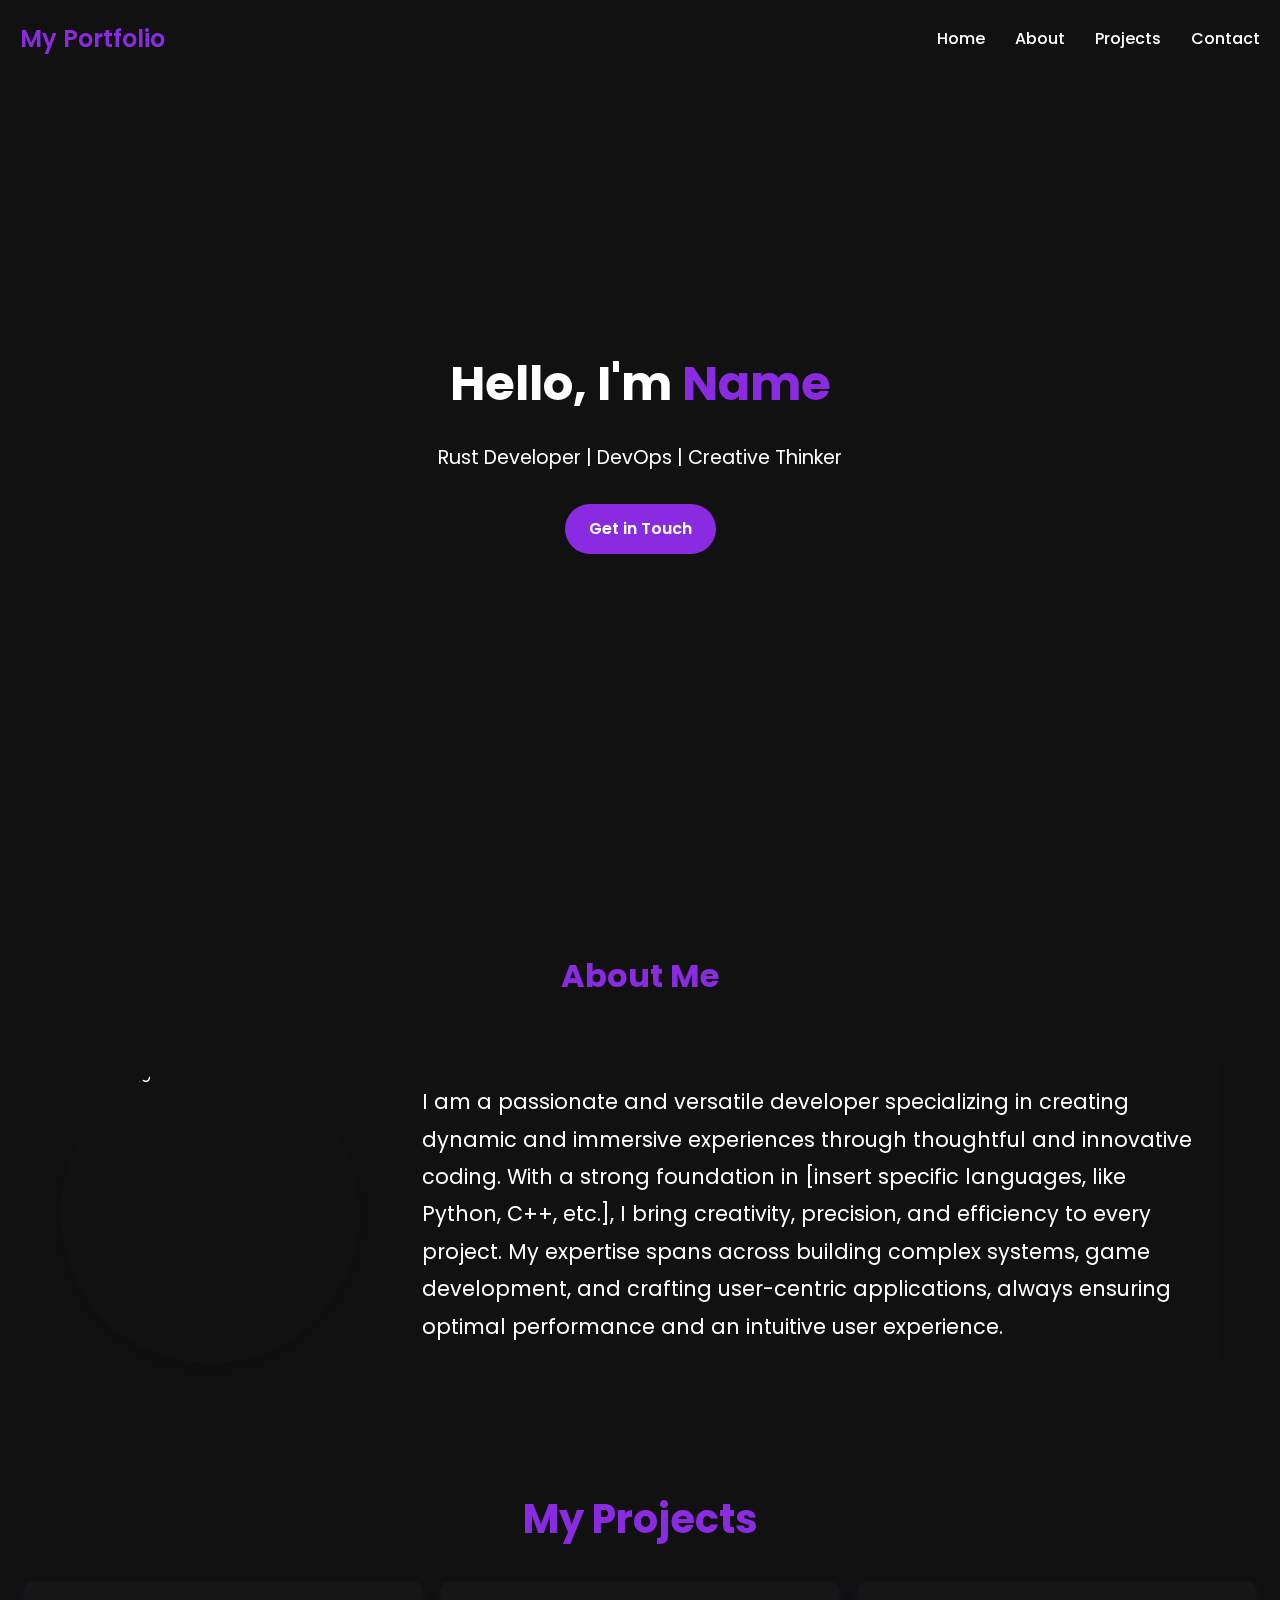
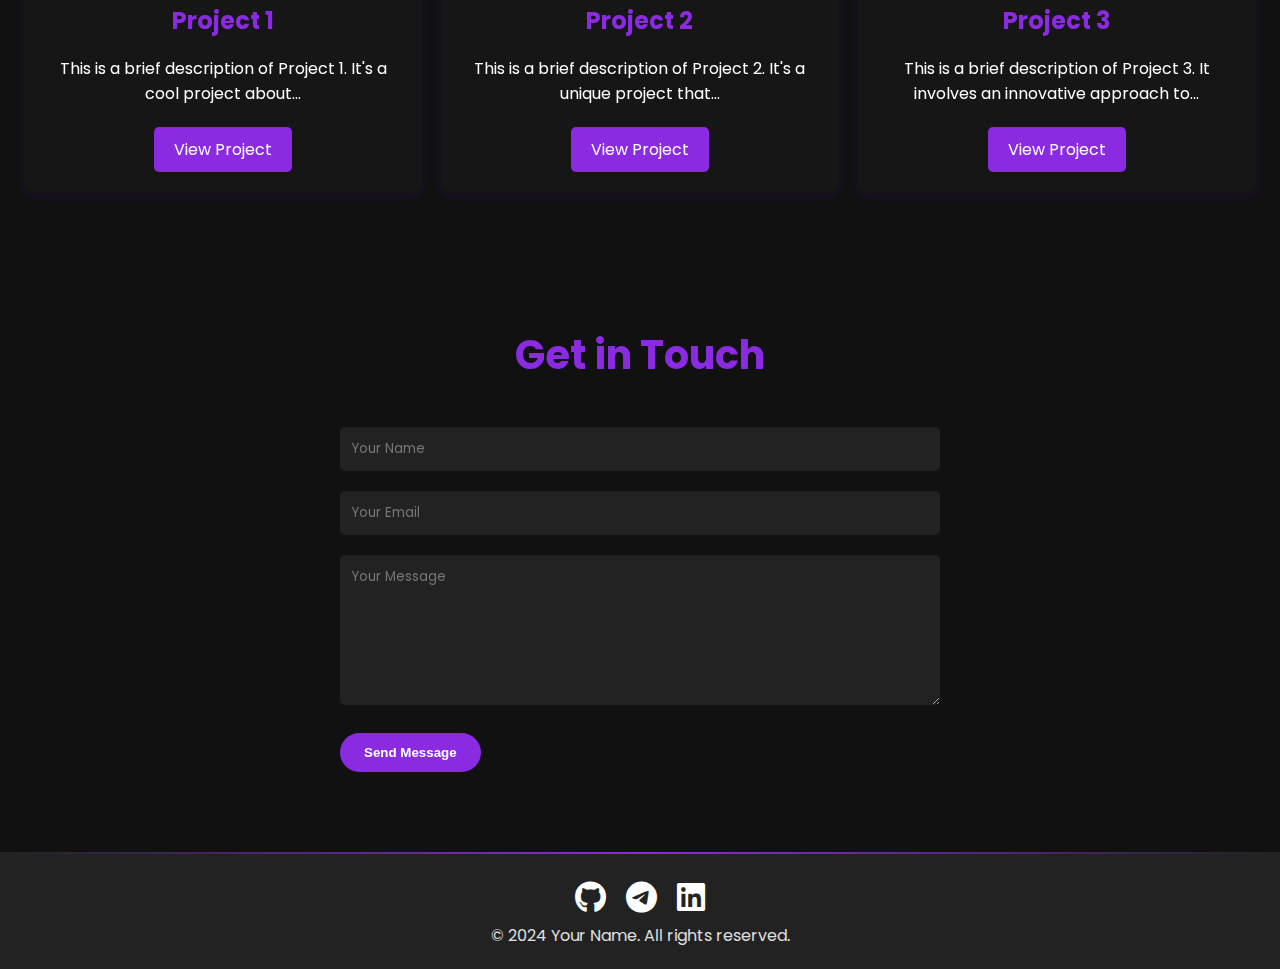
==== index.html @ ca006ab7 "Update and rename main.html to index.html" ====
<!DOCTYPE html>
<html lang="en">
<head>
    <meta charset="UTF-8">
    <meta name="viewport" content="width=device-width, initial-scale=1.0">
    <title>My Portfolio</title>
    <link rel="stylesheet" href="styles.css">
    <link rel="stylesheet" href="https://cdnjs.cloudflare.com/ajax/libs/font-awesome/6.4.0/css/all.min.css">
</head>
<body>
    <div id="particles-js"></div>
    <header>
        <nav>
            <div class="logo">My Portfolio</div>
            <ul class="nav-links">
                <li><a href="#home">Home</a></li>
                <li><a href="#about">About</a></li>
                <li><a href="#projects">Projects</a></li>
                <li><a href="#contact">Contact</a></li>
            </ul>
            <div class="burger">
                <div class="line1"></div>
                <div class="line2"></div>
                <div class="line3"></div>
            </div>
        </nav>
    </header>

    <main>
        <section id="home" class="hero">
            <h1>Hello, I'm <span class="highlight">Name</span></h1>
            <p>Rust Developer | DevOps | Creative Thinker</p>
            <a href="#contact" class="cta-button">Get in Touch</a>
        </section>

        <section id="about" class="about">
            <h2>About Me</h2>
            <div class="about-content">
                <img src="/api/placeholder/300/300" alt="My photo" class="profile-image">
                <p>
                    I am a passionate and versatile developer specializing in creating dynamic and immersive experiences through thoughtful and innovative coding.
                    With a strong foundation in [insert specific languages, like Python, C++, etc.],
                    I bring creativity, precision, and efficiency to every project.
                    My expertise spans across building complex systems, game development, and crafting user-centric applications, always ensuring optimal performance and an intuitive user experience.</p>
            </div>
        </section>

        <div class="projects-section">
    <h2>My Projects</h2>
    <div class="projects-container">
        <div class="project-card">
            <h3>Project 1</h3>
            <p>This is a brief description of Project 1. It's a cool project about...</p>
            <a href="#" class="project-btn">View Project</a>
        </div>
        <div class="project-card">
            <h3>Project 2</h3>
            <p>This is a brief description of Project 2. It's a unique project that...</p>
            <a href="#" class="project-btn">View Project</a>
        </div>
        <div class="project-card">
            <h3>Project 3</h3>
            <p>This is a brief description of Project 3. It involves an innovative approach to...</p>
            <a href="#" class="project-btn">View Project</a>
        </div>
        <!-- Add more project cards as needed -->
    </div>
</div>

        <section id="contact" class="contact">
            <h2>Get in Touch</h2>
            <form id="contact-form">
                <input type="text" name="name" placeholder="Your Name" required>
                <input type="email" name="email" placeholder="Your Email" required>
                <textarea name="message" placeholder="Your Message" required></textarea>
                <button type="submit" class="submit-button">Send Message</button>
            </form>
        </section>
    </main>

    <footer>
    <div class="social-icons">
        <a href="https://github.com/Abendgast" target="_blank"><i class="fab fa-github"></i></a>
        <a href="https://web.telegram.org/k/#@Abendgast" target="_blank"><i class="fab fa-telegram"></i></a>
        <a href="https://www.linkedin.com/in/ваш-профиль/" target="_blank"><i class="fab fa-linkedin"></i></a> <!-- Добавьте ваш LinkedIn профиль -->
    </div>
        <p>&copy; 2024 Your Name. All rights reserved.</p>
    </footer>

    <script src="https://cdnjs.cloudflare.com/ajax/libs/particles.js/2.0.0/particles.min.js"></script>
    <script src="script.js"></script>
</body>
</html>
---- styles.css ----
@import url('https://fonts.googleapis.com/css2?family=Poppins:wght@300;400;600&display=swap');

:root {
    --primary-color: #8a2be2;
    --secondary-color: #4b0082;
    --background-color: #111111;
    --text-color: #ffffff;
    --card-background: #222222;
    --accent-color: #e0e0e0;
}

* {
    margin: 0;
    padding: 0;
    box-sizing: border-box;
}

body {
    font-family: 'Poppins', sans-serif;
    line-height: 1.6;
    color: var(--text-color);
    background-color: var(--background-color);
}

#particles-js {
    position: fixed;
    width: 100%;
    height: 100%;
    z-index: -1;
}

.container {
    max-width: 1200px;
    margin: 0 auto;
    padding: 0 20px;
}

header {
    background-color: rgba(17, 17, 17, 0.8);
    backdrop-filter: blur(10px);
    position: fixed;
    width: 100%;
    z-index: 1000;
}

nav {
    display: flex;
    justify-content: space-between;
    align-items: center;
    padding: 20px;
}

.logo {
    font-size: 1.5rem;
    font-weight: 600;
    color: var(--primary-color);
}

.nav-links {
    display: flex;
    list-style: none;
}

.nav-links li {
    margin-left: 30px;
}

.nav-links a {
    text-decoration: none;
    color: var(--text-color);
    font-weight: 500;
    transition: color 0.3s ease;
}

.nav-links a:hover {
    color: var(--primary-color);
}

.burger {
    display: none;
    cursor: pointer;
}

.burger div {
    width: 25px;
    height: 3px;
    background-color: var(--text-color);
    margin: 5px;
    transition: all 0.3s ease;
}

.hero {
    height: 100vh;
    display: flex;
    flex-direction: column;
    justify-content: center;
    align-items: center;
    text-align: center;
    padding: 0 20px;
    position: relative;
    overflow: hidden;
}



@keyframes rotate {
    0% {
        transform: rotate(0deg);
    }
    100% {
        transform: rotate(360deg);
    }
}

.hero h1 {
    font-size: 3rem;
    margin-bottom: 20px;
    position: relative;
    z-index: 1;
}

.highlight {
    color: var(--primary-color);
}

.hero p {
    font-size: 1.2rem;
    margin-bottom: 30px;
    position: relative;
    z-index: 1;
}

.cta-button {
    display: inline-block;
    background-color: var(--primary-color);
    color: var(--text-color);
    border: none;
    padding: 12px 24px;
    border-radius: 30px;
    text-decoration: none;
    cursor: pointer;
    font-weight: 600;
    transition: all 0.3s ease;
    position: relative;
    overflow: hidden;
}

.cta-button::before {
    content: '';
    position: absolute;
    top: 0;
    left: -100%;
    width: 100%;
    height: 100%;
    background: linear-gradient(120deg, transparent, rgba(255, 255, 255, 0.3), transparent);
    transition: all 0.5s;
}

.cta-button:hover::before {
    left: 100%;
}

section {
    padding: 80px 0;
    position: relative;
}



h2 {
    font-size: 2.5rem;
    margin-bottom: 40px;
    text-align: center;
    color: var(--primary-color);
    position: relative;
}

.about {
    padding: 50px 20px;
    background-color: var(--background-color);
}

.about h2 {
    text-align: center;
    margin-bottom: 40px;
    font-size: 2rem;
}

.about-content {
    display: flex;
    align-items: center;
    justify-content: space-between;
    max-width: 1200px;
    margin: 0 auto;
    padding: 20px;
}

.profile-image {
    width: 300px;
    height: 300px;
    border-radius: 50%;
    object-fit: cover;
    margin-right: 40px;
    box-shadow: 0 4px 15px rgba(0, 0, 0, 0.2);
}

.about-content p {
    flex: 1;
    font-size: 1.3rem;
    line-height: 1.8;
    color: var(--text-color);
    margin: 0;
    padding: 20px;
    border: 2px solid transparent;
    transition: all 0.4s ease;
    box-shadow: 0 0 15px rgba(0, 0, 0, 0.1);
}

.about-content p:hover {
    border-color: var(--primary-color);
    box-shadow: 0 0 20px rgba(138, 43, 226, 0.6);
    transform: scale(1.05);
}

@media screen and (max-width: 768px) {
    .about-content {
        flex-direction: column;
        text-align: center;
    }

    .profile-image {
        margin-right: 0;
        margin-bottom: 20px;
    }

    .about-content p {
        margin-bottom: 20px;
    }
}

.projects-section {
    padding: 50px 0;
    text-align: center;
}

.projects-section h2 {
    font-size: 2.5rem;
    margin-bottom: 30px;
    color: var(--primary-color);
}

.projects-container {
    display: grid;
    grid-template-columns: repeat(auto-fit, minmax(300px, 1fr));
    gap: 10px;
    justify-items: center;
    padding: 0 20px;
}

.project-card {
    background-color: #171616;
    border: 1px solid rgba(0, 0, 0, 0.1);
    border-radius: 10px;
    box-shadow: 0 4px 10px rgba(122, 0, 255, 0.1);
    padding: 20px;
    max-width: 400px;
    transition: transform 0.3s ease, box-shadow 0.3s ease;
}

.project-card:hover {
    transform: translateY(-10px);
    box-shadow: 0 6px 20px rgba(27, 2, 47, 0.2);
}

.project-card h3 {
    font-size: 1.5rem;
    margin-bottom: 15px;
    color: var(--primary-color);
}

.project-card p {
    font-size: 1rem;
    line-height: 1.6;
    color: var(--text-color);
    margin-bottom: 20px;
}

.project-btn {
    display: inline-block;
    padding: 10px 20px;
    background-color: var(--primary-color);
    color: #fff;
    border-radius: 5px;
    text-decoration: none;
    transition: background-color 0.3s ease;
}

.project-btn:hover {
    background-color: var(--secondary-color);
}

.contact form {
    max-width: 600px;
    margin: 0 auto;
}

.contact input,
.contact textarea {
    width: 100%;
    padding: 12px;
    margin-bottom: 20px;
    border: none;
    border-radius: 5px;
    background-color: var(--card-background);
    color: var(--text-color);
    font-family: 'Poppins', sans-serif;
}

.contact textarea {
    height: 150px;
    resize: vertical;
}

.submit-button {
    background-color: var(--primary-color);
    color: var(--text-color);
    border: none;
    padding: 12px 24px;
    border-radius: 30px;
    cursor: pointer;
    font-weight: 600;
    transition: all 0.3s ease;
    position: relative;
    overflow: hidden;
}

.submit-button::before {
    content: '';
    position: absolute;
    top: 0;
    left: -100%;
    width: 100%;
    height: 100%;
    background: linear-gradient(120deg, transparent, rgba(255, 255, 255, 0.3), transparent);
    transition: all 0.5s;
}

.submit-button:hover::before {
    left: 100%;
}

footer {
    background-color: var(--card-background);
    color: var(--accent-color);
    text-align: center;
    padding: 20px;
    position: relative;
}

footer::before {
    content: '';
    position: absolute;
    top: 0;
    left: 0;
    right: 0;
    height: 2px;
    background: linear-gradient(to right, transparent, var(--primary-color), transparent);
}
.social-icons {
    display: flex;
    justify-content: center;
    gap: 20px;
}

.social-icons a {
    color: var(--text-color);
    font-size: 2rem;
    transition: transform 0.3s ease, color 0.3s ease;
}

.social-icons a:hover {
    color: var(--link-hover-color);
    transform: scale(1.2);
}

@media screen and (max-width: 768px) {
    .nav-links {
        position: fixed;
        right: 0px;
        height: 100vh;
        top: 0;
        background-color: rgba(17, 17, 17, 0.95);
        backdrop-filter: blur(10px);
        display: flex;
        flex-direction: column;
        align-items: center;
        width: 50%;
        transform: translateX(100%);
        transition: transform 0.5s ease-in;
        justify-content: center;
    }

    .nav-links li {
        opacity: 0;
        margin: 20px 0;
    }

    .burger {
        display: block;
    }

    .nav-active {
        transform: translateX(0%);
    }

    @keyframes navLinkFade {
        from {
            opacity: 0;
            transform: translateX(50px);
        }
        to {
            opacity: 1;
            transform: translateX(0px);
        }
    }

    .toggle .line1 {
        transform: rotate(-45deg) translate(-5px, 6px);
    }

    .toggle .line2 {
        opacity: 0;
    }

    .toggle .line3 {
        transform: rotate(45deg) translate(-5px, -6px);
    }
}

.fade-in {
    opacity: 0;
    transition: opacity 250ms ease-in;
}

.fade-in.appear {
    opacity: 1;
}

.from-left {
    transform: translateX(-50%);
}

.from-right {
    transform: translateX(50%);
}

.from-left,
.from-right {
    transition: opacity 250ms ease-in, transform 400ms ease-in;
    opacity: 0;
}

.from-left.appear,
.from-right.appear {
    transform: translateX(0);
    opacity: 1;
}
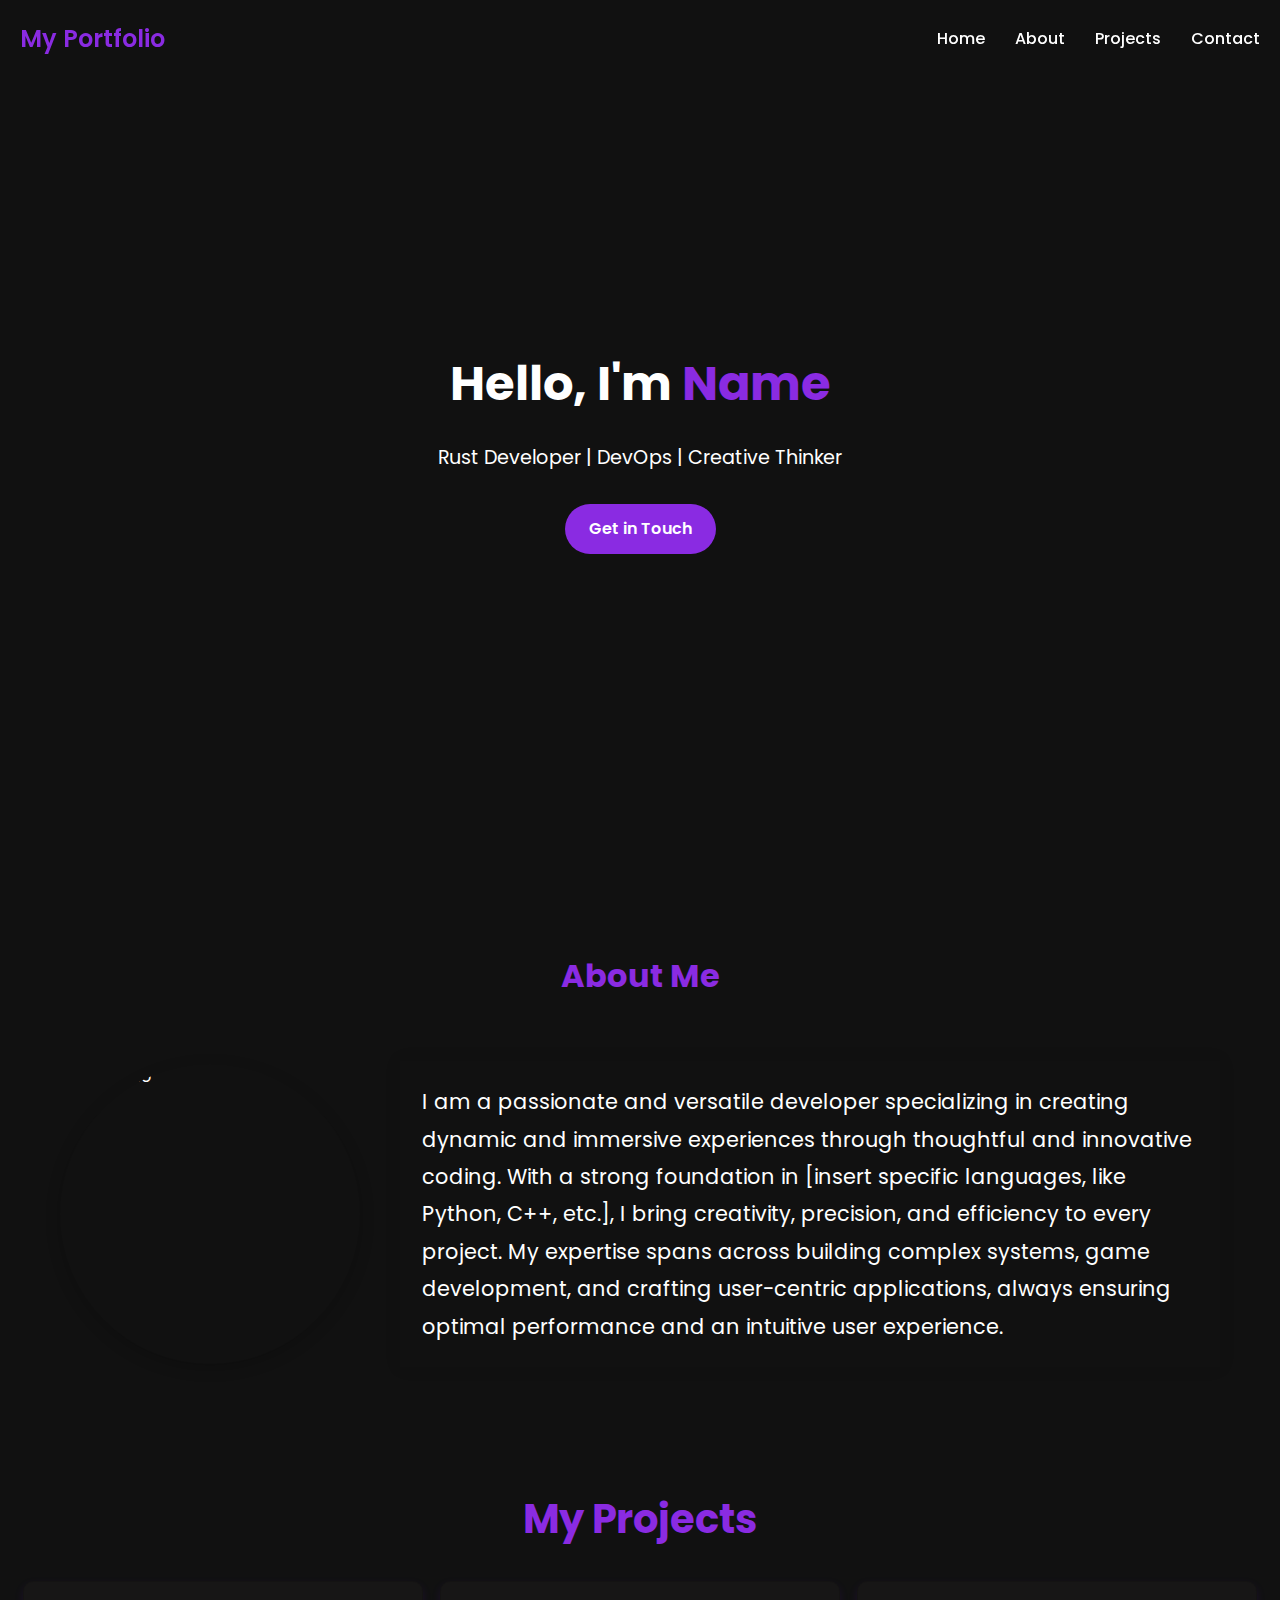
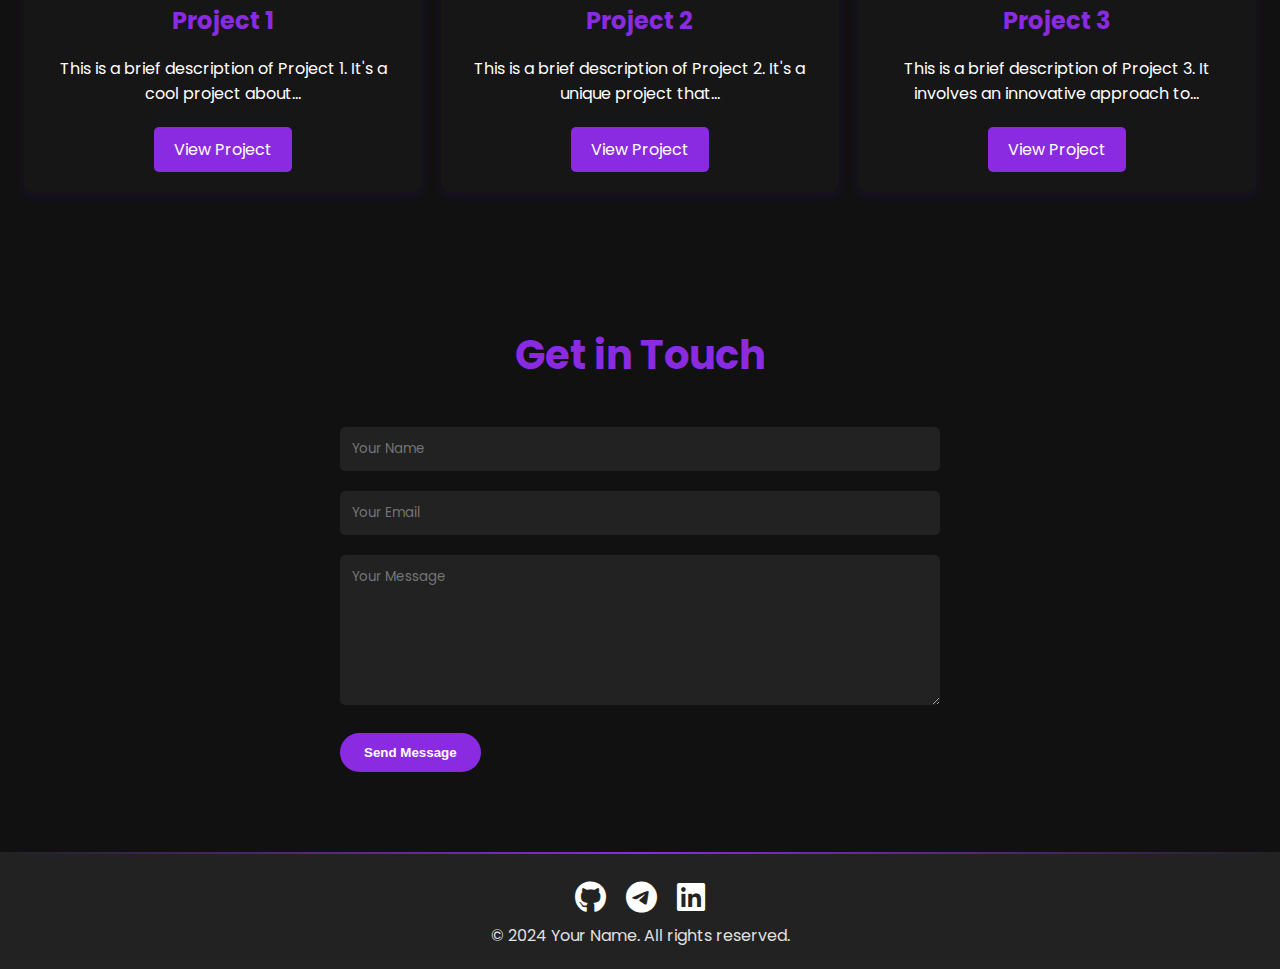
==== commit 0fc43014: "Update index.html" ====
--- a/index.html
+++ b/index.html
@@ -8,7 +8,7 @@
     <link rel="stylesheet" href="https://cdnjs.cloudflare.com/ajax/libs/font-awesome/6.4.0/css/all.min.css">
 </head>
 <body>
-    <div id="particles-js"></div>
+    <div id="modern-morph"></div>
     <header>
         <nav>
             <div class="logo">My Portfolio</div>
@@ -82,7 +82,7 @@
     <div class="social-icons">
         <a href="https://github.com/Abendgast" target="_blank"><i class="fab fa-github"></i></a>
         <a href="https://web.telegram.org/k/#@Abendgast" target="_blank"><i class="fab fa-telegram"></i></a>
-        <a href="https://www.linkedin.com/in/ваш-профиль/" target="_blank"><i class="fab fa-linkedin"></i></a> <!-- Добавьте ваш LinkedIn профиль -->
+        <a href="https://www.linkedin.com/in/ваш-профиль/" target="_blank"><i class="fab fa-linkedin"></i></a>
     </div>
         <p>&copy; 2024 Your Name. All rights reserved.</p>
     </footer>
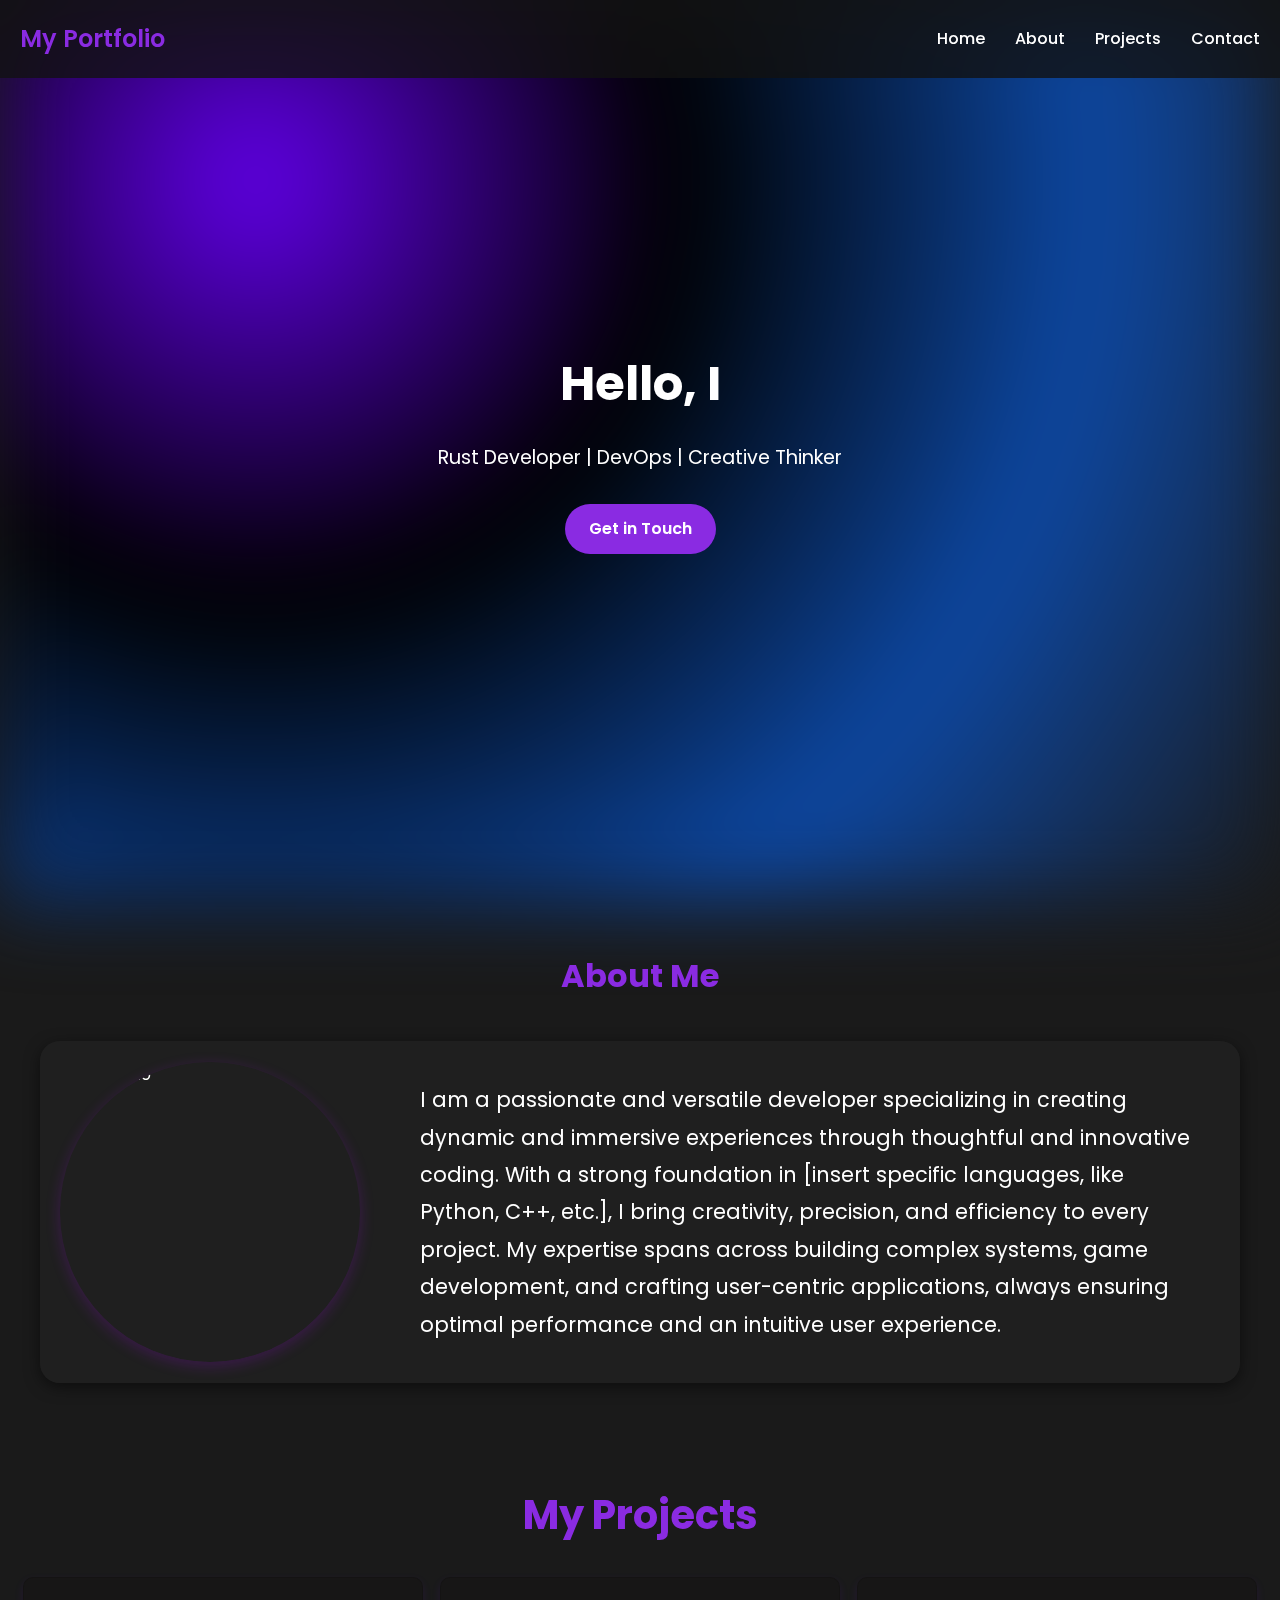
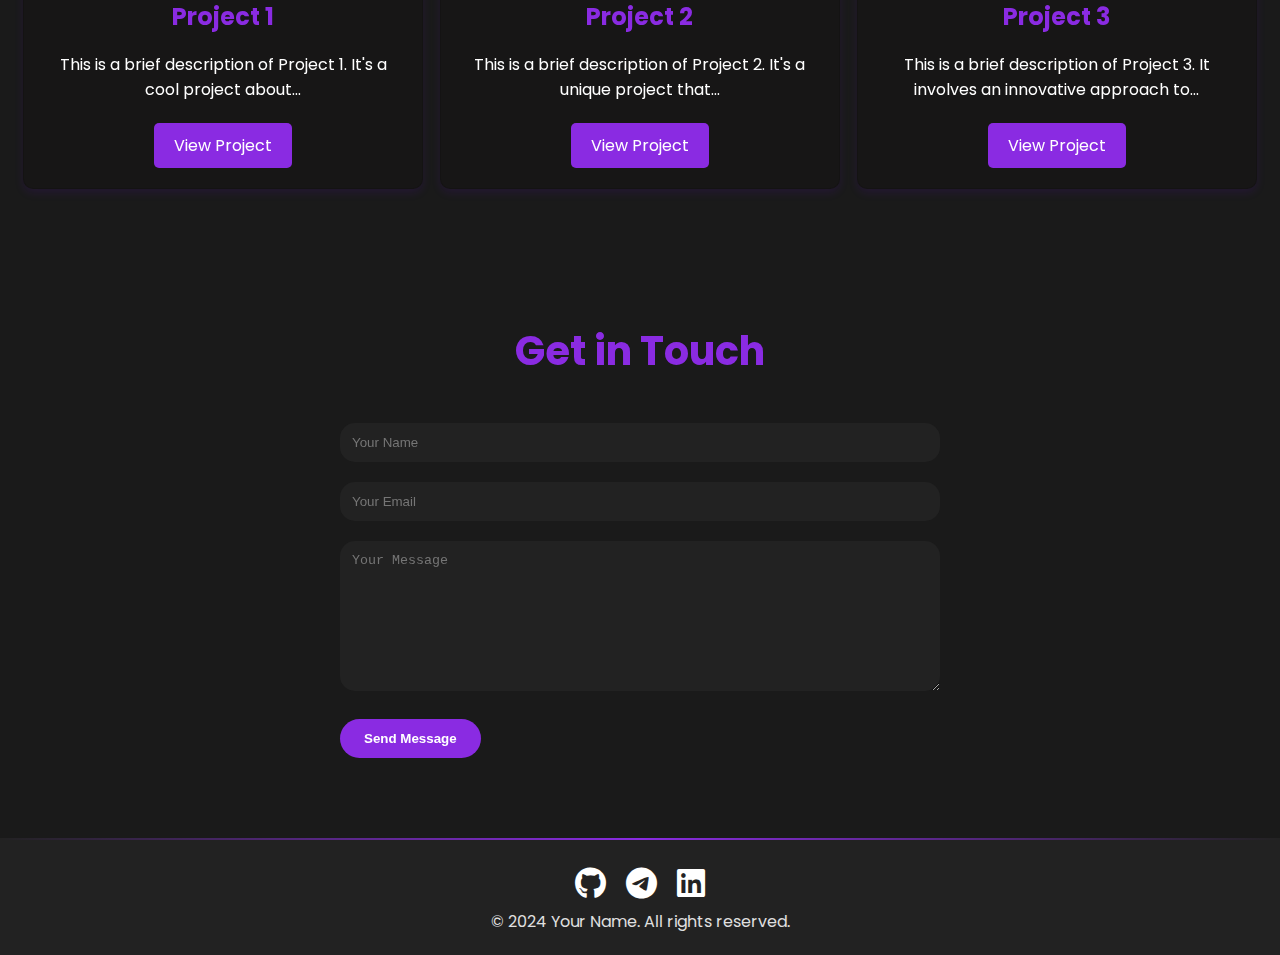
==== commit e80072f5: "Update index.html" ====
--- a/index.html
+++ b/index.html
@@ -1,6 +1,7 @@
 <!DOCTYPE html>
 <html lang="en">
 <head>
+    
     <meta charset="UTF-8">
     <meta name="viewport" content="width=device-width, initial-scale=1.0">
     <title>My Portfolio</title>
@@ -67,6 +68,8 @@
     </div>
 </div>
 
+
+        
         <section id="contact" class="contact">
             <h2>Get in Touch</h2>
             <form id="contact-form">
--- a/styles.css
+++ b/styles.css
@@ -1,3 +1,7 @@
+
+
+
+
 @import url('https://fonts.googleapis.com/css2?family=Poppins:wght@300;400;600&display=swap');
 
 :root {
@@ -9,6 +13,11 @@
     --accent-color: #e0e0e0;
 }
 
+
+
+
+
+
 * {
     margin: 0;
     padding: 0;
@@ -19,8 +28,40 @@
     font-family: 'Poppins', sans-serif;
     line-height: 1.6;
     color: var(--text-color);
-    background-color: var(--background-color);
-}
+    margin: 0;
+    padding: 0;
+    overflow-x: hidden; /* Ensures no horizontal scrolling */
+    background-color: #1a1a1a; /* Dark base color */
+}
+
+#modern-morph {
+    position: fixed;
+    top: 0;
+    left: 0;
+    width: 100vw; /* Full viewport width */
+    height: 100vh; /* Full viewport height */
+    z-index: -1; /* Behind the content */
+    background: radial-gradient(circle at 20% 20%, #6200ea, #000000, #0d47a1, #1a1a1a);
+    filter: blur(40px); /* Reduced blur effect */
+    animation: morphingGradient 45s ease infinite; /* Slowed down the animation */
+}
+
+@keyframes morphingGradient {
+    0% {
+        background-position: 0% 0%;
+        background-size: 130%;
+    }
+    50% {
+        background-position: 50% 50%;
+        background-size: 150%; /* Reduced zoom effect */
+    }
+    100% {
+        background-position: 0% 0%;
+        background-size: 130%;
+    }
+}
+
+
 
 #particles-js {
     position: fixed;
@@ -177,7 +218,6 @@
 
 .about {
     padding: 50px 20px;
-    background-color: var(--background-color);
 }
 
 .about h2 {
@@ -193,6 +233,11 @@
     max-width: 1200px;
     margin: 0 auto;
     padding: 20px;
+    background-color: rgba(34, 34, 34, 0.7); /* Semi-transparent background */
+    border-radius: 20px; /* Rounded corners */
+    backdrop-filter: blur(8px); /* Blur effect */
+    box-shadow: 0 4px 15px rgba(0, 0, 0, 0.5); /* Shadow for better visibility */
+    transition: all 0.4s ease;
 }
 
 .profile-image {
@@ -201,7 +246,7 @@
     border-radius: 50%;
     object-fit: cover;
     margin-right: 40px;
-    box-shadow: 0 4px 15px rgba(0, 0, 0, 0.2);
+    box-shadow: 0 4px 15px rgba(173, 4, 255, 0.2);
 }
 
 .about-content p {
@@ -211,16 +256,13 @@
     color: var(--text-color);
     margin: 0;
     padding: 20px;
-    border: 2px solid transparent;
-    transition: all 0.4s ease;
-    box-shadow: 0 0 15px rgba(0, 0, 0, 0.1);
-}
-
-.about-content p:hover {
-    border-color: var(--primary-color);
-    box-shadow: 0 0 20px rgba(138, 43, 226, 0.6);
-    transform: scale(1.05);
-}
+}
+
+/*.about-content p:hover {*/
+/*    border-color: var(--primary-color);*/
+/*    box-shadow: 0 0 20px rgba(138, 43, 226, 0.6);*/
+/*    transform: scale(1.05);*/
+/*}*/
 
 @media screen and (max-width: 768px) {
     .about-content {
@@ -310,10 +352,9 @@
     padding: 12px;
     margin-bottom: 20px;
     border: none;
-    border-radius: 5px;
+    border-radius: 15px;
     background-color: var(--card-background);
     color: var(--text-color);
-    font-family: 'Poppins', sans-serif;
 }
 
 .contact textarea {
@@ -464,4 +505,4 @@
 .from-right.appear {
     transform: translateX(0);
     opacity: 1;
-}+}
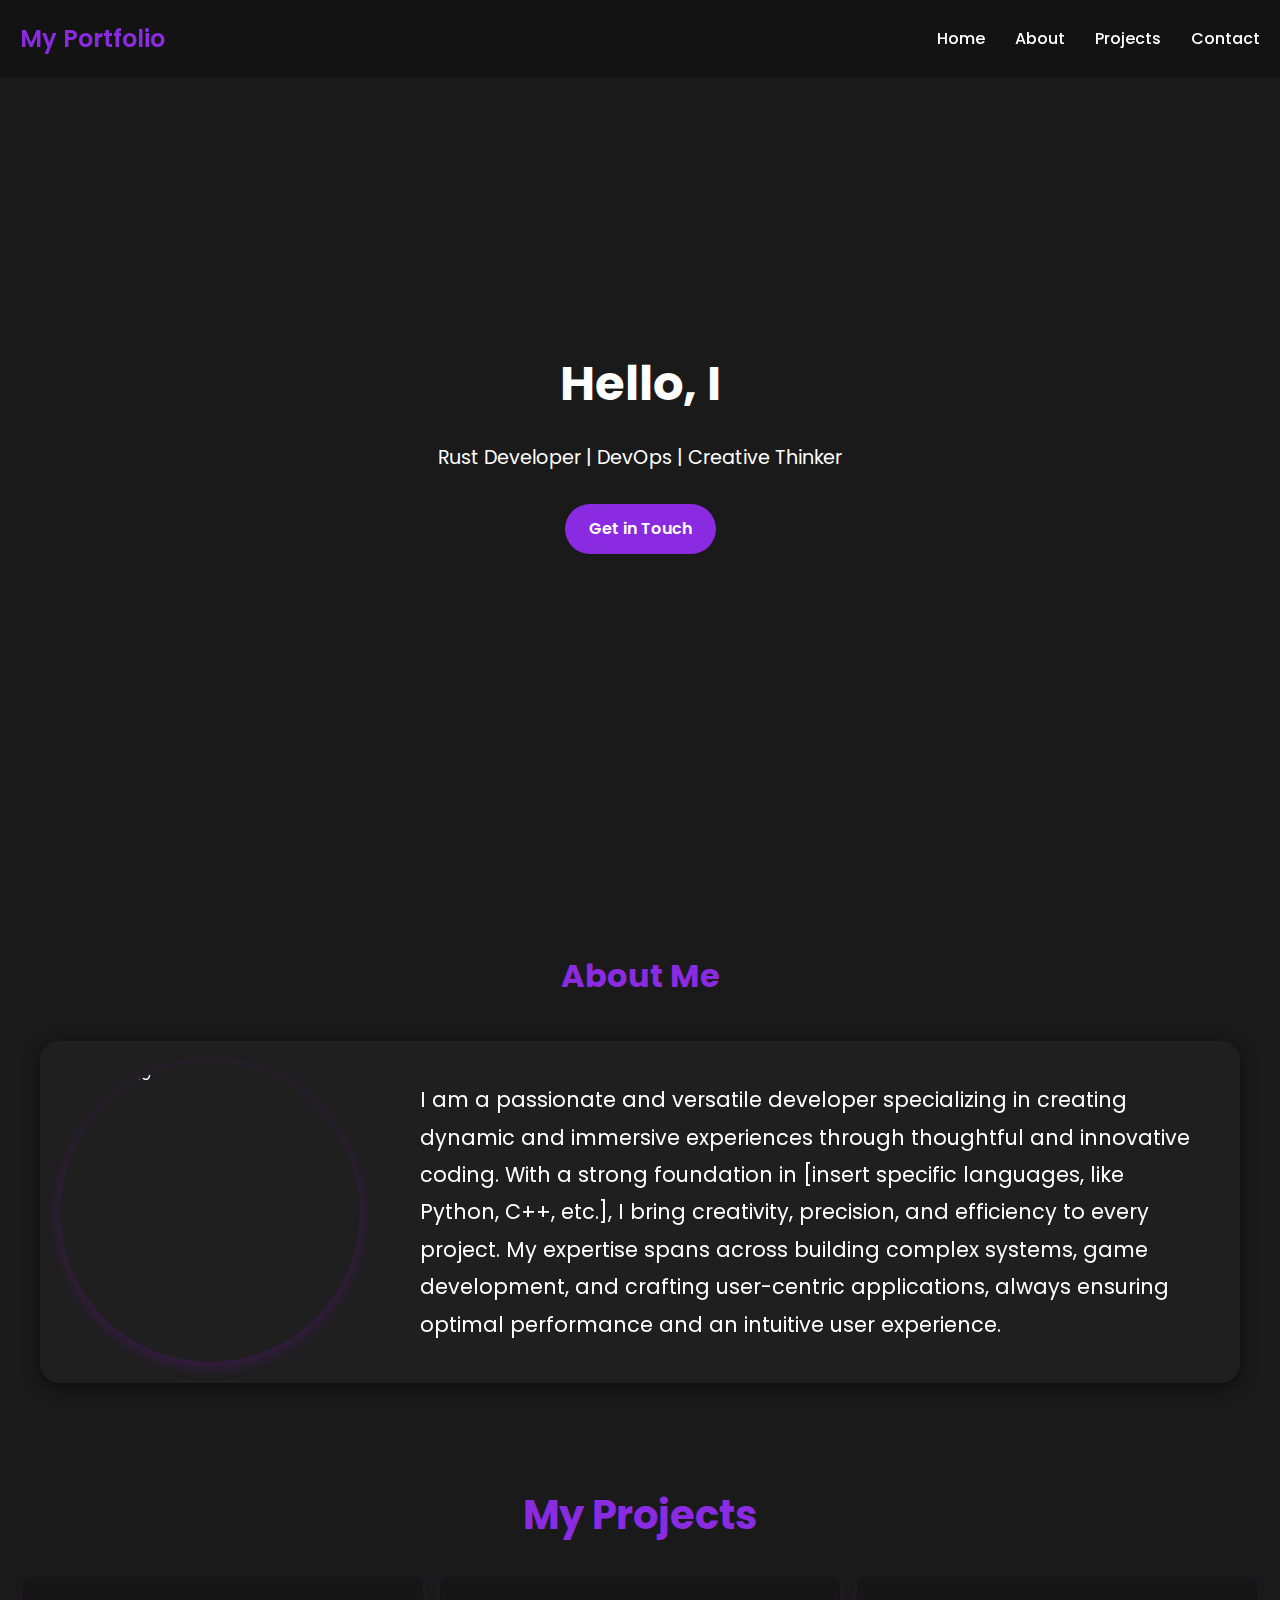
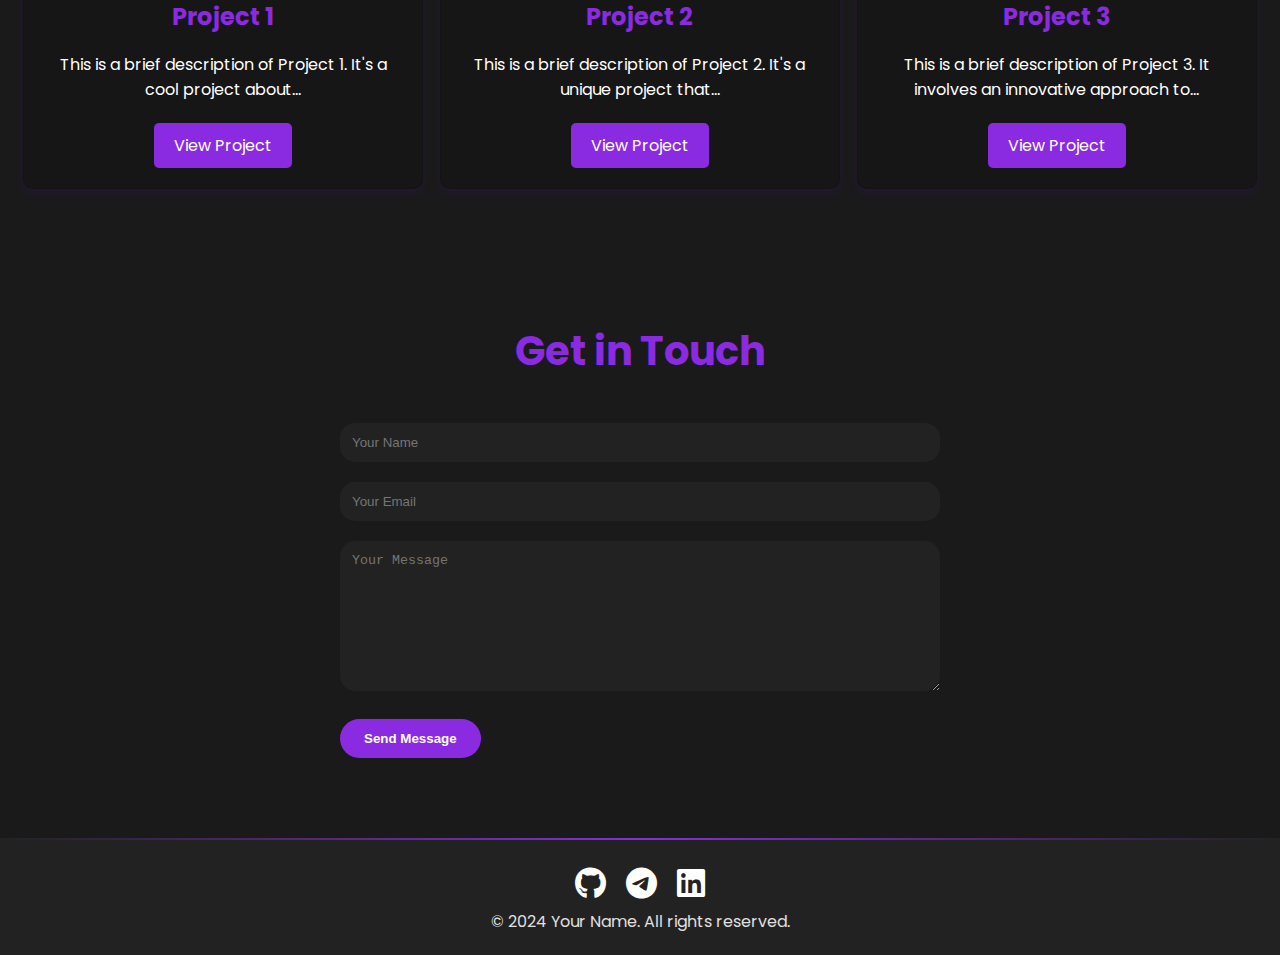
==== commit 02497260: "Update index.html" ====
--- a/index.html
+++ b/index.html
@@ -1,7 +1,6 @@
 <!DOCTYPE html>
 <html lang="en">
 <head>
-    
     <meta charset="UTF-8">
     <meta name="viewport" content="width=device-width, initial-scale=1.0">
     <title>My Portfolio</title>
@@ -9,7 +8,27 @@
     <link rel="stylesheet" href="https://cdnjs.cloudflare.com/ajax/libs/font-awesome/6.4.0/css/all.min.css">
 </head>
 <body>
-    <div id="modern-morph"></div>
+
+<!---------------------------------------------------------------------------*ANIM1-------------------------------------------------------------------------*-->
+<!--    <div id="modern-morph"></div>-->
+<!---------------------------------------------------------------------------*ANIM1-------------------------------------------------------------------------*-->
+
+<!---------------------------------------------------------------------------*ANIM2-------------------------------------------------------------------------*-->
+<div class="shimmer-matter-bg"></div>
+<!---------------------------------------------------------------------------*ANIM2-------------------------------------------------------------------------*-->
+
+<!---------------------------------------------------------------------------*ANIM3-------------------------------------------------------------------------*-->
+<!--<div class="bg-container">-->
+<!--  <div class="amorphous-blob blob1"></div>-->
+<!--  <div class="amorphous-blob blob2"></div>-->
+<!--  <div class="amorphous-blob blob3"></div>-->
+<!--  <div class="amorphous-blob blob4"></div>-->
+<!--  <div class="amorphous-blob blob5"></div>-->
+<!--</div>-->
+<!---------------------------------------------------------------------------*ANIM3-------------------------------------------------------------------------*-->
+
+
+
     <header>
         <nav>
             <div class="logo">My Portfolio</div>
@@ -68,8 +87,6 @@
     </div>
 </div>
 
-
-        
         <section id="contact" class="contact">
             <h2>Get in Touch</h2>
             <form id="contact-form">
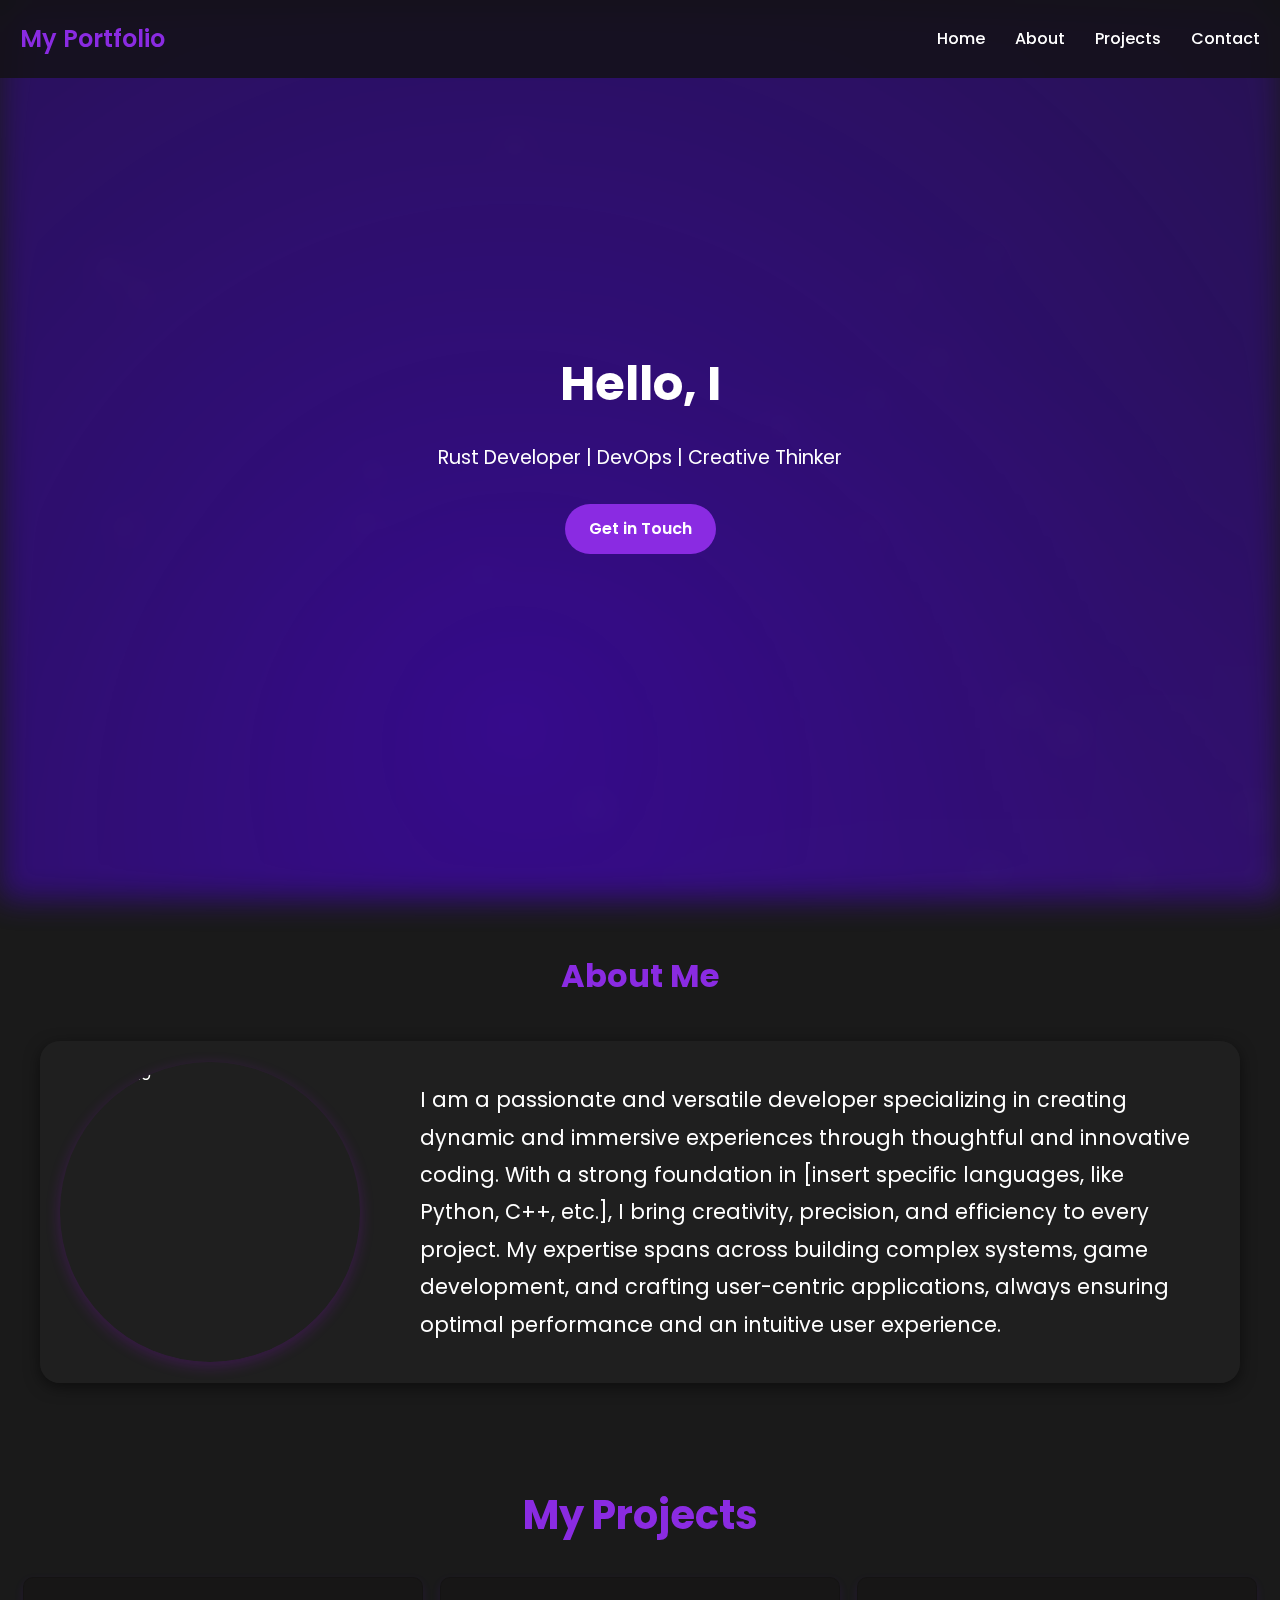
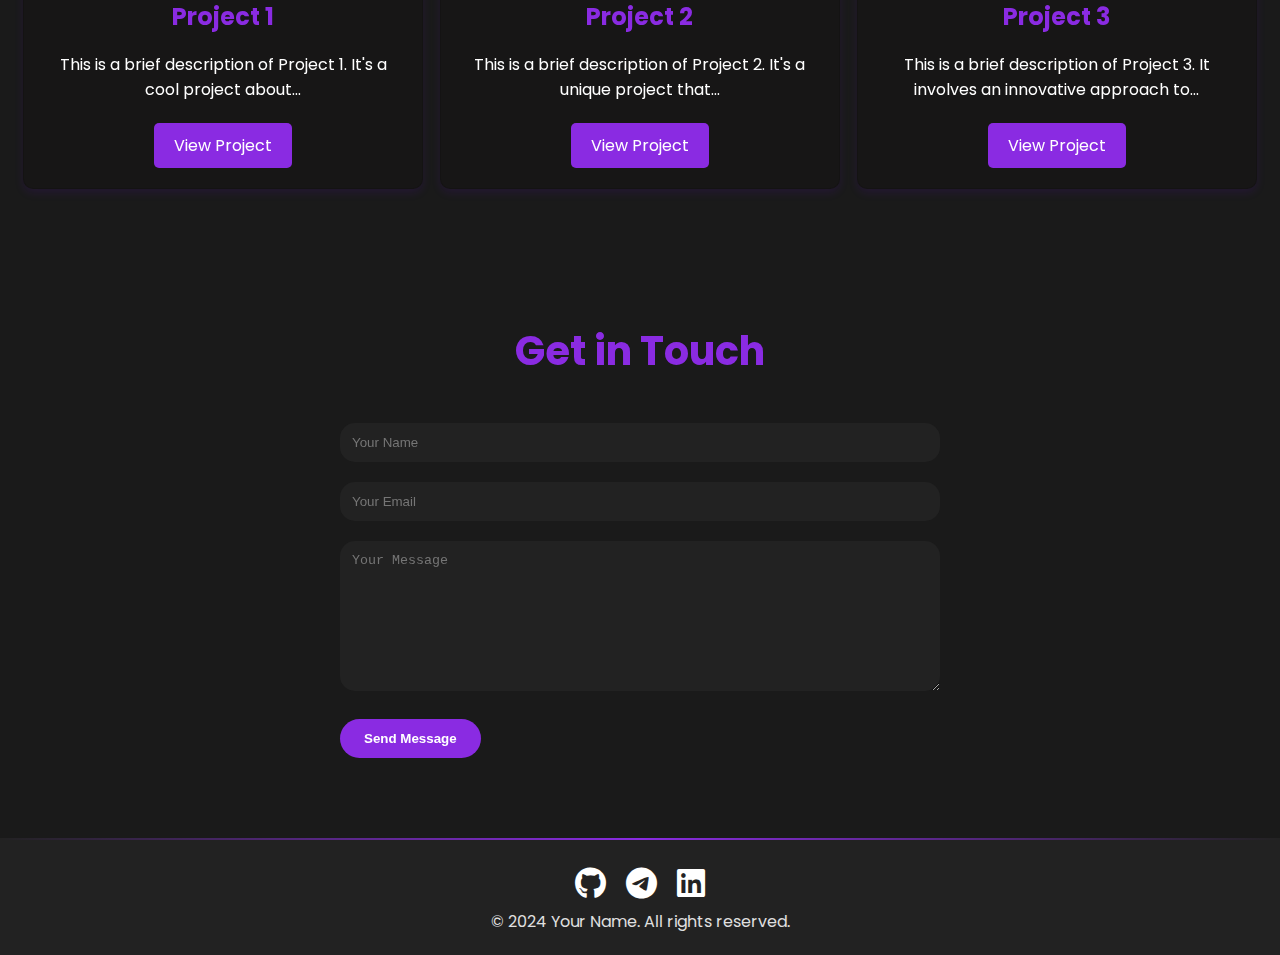
==== commit d9885059: "Update index.html" ====
--- a/index.html
+++ b/index.html
@@ -18,16 +18,8 @@
 <!---------------------------------------------------------------------------*ANIM2-------------------------------------------------------------------------*-->
 
 <!---------------------------------------------------------------------------*ANIM3-------------------------------------------------------------------------*-->
-<!--<div class="bg-container">-->
-<!--  <div class="amorphous-blob blob1"></div>-->
-<!--  <div class="amorphous-blob blob2"></div>-->
-<!--  <div class="amorphous-blob blob3"></div>-->
-<!--  <div class="amorphous-blob blob4"></div>-->
-<!--  <div class="amorphous-blob blob5"></div>-->
-<!--</div>-->
+
 <!---------------------------------------------------------------------------*ANIM3-------------------------------------------------------------------------*-->
-
-
 
     <header>
         <nav>
--- a/styles.css
+++ b/styles.css
@@ -1,7 +1,3 @@
-
-
-
-
 @import url('https://fonts.googleapis.com/css2?family=Poppins:wght@300;400;600&display=swap');
 
 :root {
@@ -13,11 +9,6 @@
     --accent-color: #e0e0e0;
 }
 
-
-
-
-
-
 * {
     margin: 0;
     padding: 0;
@@ -34,32 +25,139 @@
     background-color: #1a1a1a; /* Dark base color */
 }
 
-#modern-morph {
-    position: fixed;
-    top: 0;
-    left: 0;
-    width: 100vw; /* Full viewport width */
-    height: 100vh; /* Full viewport height */
-    z-index: -1; /* Behind the content */
-    background: radial-gradient(circle at 20% 20%, #6200ea, #000000, #0d47a1, #1a1a1a);
-    filter: blur(40px); /* Reduced blur effect */
-    animation: morphingGradient 45s ease infinite; /* Slowed down the animation */
-}
-
-@keyframes morphingGradient {
-    0% {
-        background-position: 0% 0%;
-        background-size: 130%;
-    }
-    50% {
-        background-position: 50% 50%;
-        background-size: 150%; /* Reduced zoom effect */
-    }
-    100% {
-        background-position: 0% 0%;
-        background-size: 130%;
-    }
-}
+/*-------------------------------------------------------------------------ANIM 1-------------------------------------------------------------------------*/
+
+
+/*#modern-morph {*/
+/*    position: fixed;*/
+/*    top: 0;*/
+/*    left: 0;*/
+/*    width: 100vw; !* Full viewport width *!*/
+/*    height: 100vh; !* Full viewport height *!*/
+/*    z-index: -1; !* Behind the content *!*/
+/*    background: radial-gradient(circle at 20% 20%, #6200ea, #000000, #0d47a1, #1a1a1a);*/
+/*    filter: blur(40px); !* Reduced blur effect *!*/
+/*    animation: morphingGradient 45s ease infinite; !* Slowed down the animation *!*/
+/*}*/
+
+/*@keyframes morphingGradient {*/
+/*    0% {*/
+/*        background-position: 0% 0%;*/
+/*        background-size: 130%;*/
+/*    }*/
+/*    50% {*/
+/*        background-position: 50% 50%;*/
+/*        background-size: 150%; !* Reduced zoom effect *!*/
+/*    }*/
+/*    100% {*/
+/*        background-position: 0% 0%;*/
+/*        background-size: 130%;*/
+/*    }*/
+/*}*/
+
+
+/*-------------------------------------------------------------------------ANIM 1-------------------------------------------------------------------------*/
+
+
+/*-------------------------------------------------------------------------ANIM 2-------------------------------------------------------------------------*/
+
+
+@keyframes shimmerMatter {
+  0%, 100% {
+    background-position: 0% 0%;
+  }
+  25% {
+    background-position: 100% 100%;
+  }
+  50% {
+    background-position: 100% 0%;
+  }
+  75% {
+    background-position: 0% 100%;
+  }
+}
+
+.shimmer-matter-bg {
+  position: fixed;
+  top: 0;
+  left: 0;
+  width: 100vw;
+  height: 100vh;
+  z-index: -1;
+  background:
+    radial-gradient(circle at 10% 20%, rgba(74, 0, 224, 0.7), transparent 40%),
+    radial-gradient(circle at 90% 80%, rgba(128, 0, 128, 0.6), transparent 50%),
+    radial-gradient(circle at 50% 50%, rgba(75, 0, 130, 0.5), transparent 60%),
+    radial-gradient(circle at 20% 70%, rgba(138, 43, 226, 0.4), transparent 45%),
+    radial-gradient(circle at 80% 10%, rgba(106, 90, 205, 0.5), transparent 55%);
+  background-size: 400% 400%;
+  filter: blur(15px);
+  opacity: 0.8;
+  animation: shimmerMatter 20s ease infinite alternate;
+}
+
+.particle {
+  position: absolute;
+  width: 5px;
+  height: 5px;
+  background-color: rgba(255, 255, 255, 0.5);
+  border-radius: 50%;
+  animation: float 15s infinite ease-in-out;
+}
+
+@keyframes float {
+  0%, 100% {
+    transform: translateY(0) translateX(0);
+  }
+  25% {
+    transform: translateY(-50px) translateX(50px);
+  }
+  50% {
+    transform: translateY(-100px) translateX(-50px);
+  }
+  75% {
+    transform: translateY(-50px) translateX(25px);
+  }
+}
+
+/*-------------------------------------------------------------------------*ANIM 2-------------------------------------------------------------------------**/
+
+/*-------------------------------------------------------------------------*ANIM3-------------------------------------------------------------------------**/
+/*.bg-container {*/
+/*  position: fixed;*/
+/*  top: 0;*/
+/*  left: 0;*/
+/*  width: 100vw;*/
+/*  height: 100vh;*/
+/*  overflow: hidden;*/
+/*  z-index: -1;*/
+/*  filter: blur(20px);*/
+/*}*/
+
+/*.amorphous-blob {*/
+/*  position: absolute;*/
+/*  border-radius: 50%;*/
+/*  opacity: 0.5;*/
+/*  background: radial-gradient(circle at center, rgb(138, 43, 226), rgba(75, 0, 130, 0.2));*/
+/*  animation: float 20s infinite ease-in-out;*/
+/*}*/
+
+/*@keyframes float {*/
+/*  0%, 100% { transform: translate(0, 0) scale(1); }*/
+/*  25% { transform: translate(50px, -30px) scale(1.1); }*/
+/*  50% { transform: translate(-20px, 40px) scale(0.9); }*/
+/*  75% { transform: translate(30px, -50px) scale(1.05); }*/
+/*}*/
+
+/*!* Blob variations *!*/
+/*.blob1 { width: 150px; height: 150px; left: 10%; top: 20%; animation-delay: -2s; }*/
+/*.blob2 { width: 100px; height: 100px; left: 30%; top: 50%; animation-delay: -5s; }*/
+/*.blob3 { width: 200px; height: 200px; left: 50%; top: 30%; animation-delay: -8s; }*/
+/*.blob4 { width: 120px; height: 120px; left: 70%; top: 60%; animation-delay: -3s; }*/
+/*.blob5 { width: 180px; height: 180px; left: 80%; top: 10%; animation-delay: -6s; }*/
+/*-------------------------------------------------------------------------*ANIM3-------------------------------------------------------------------------**/
+
+
 
 
 
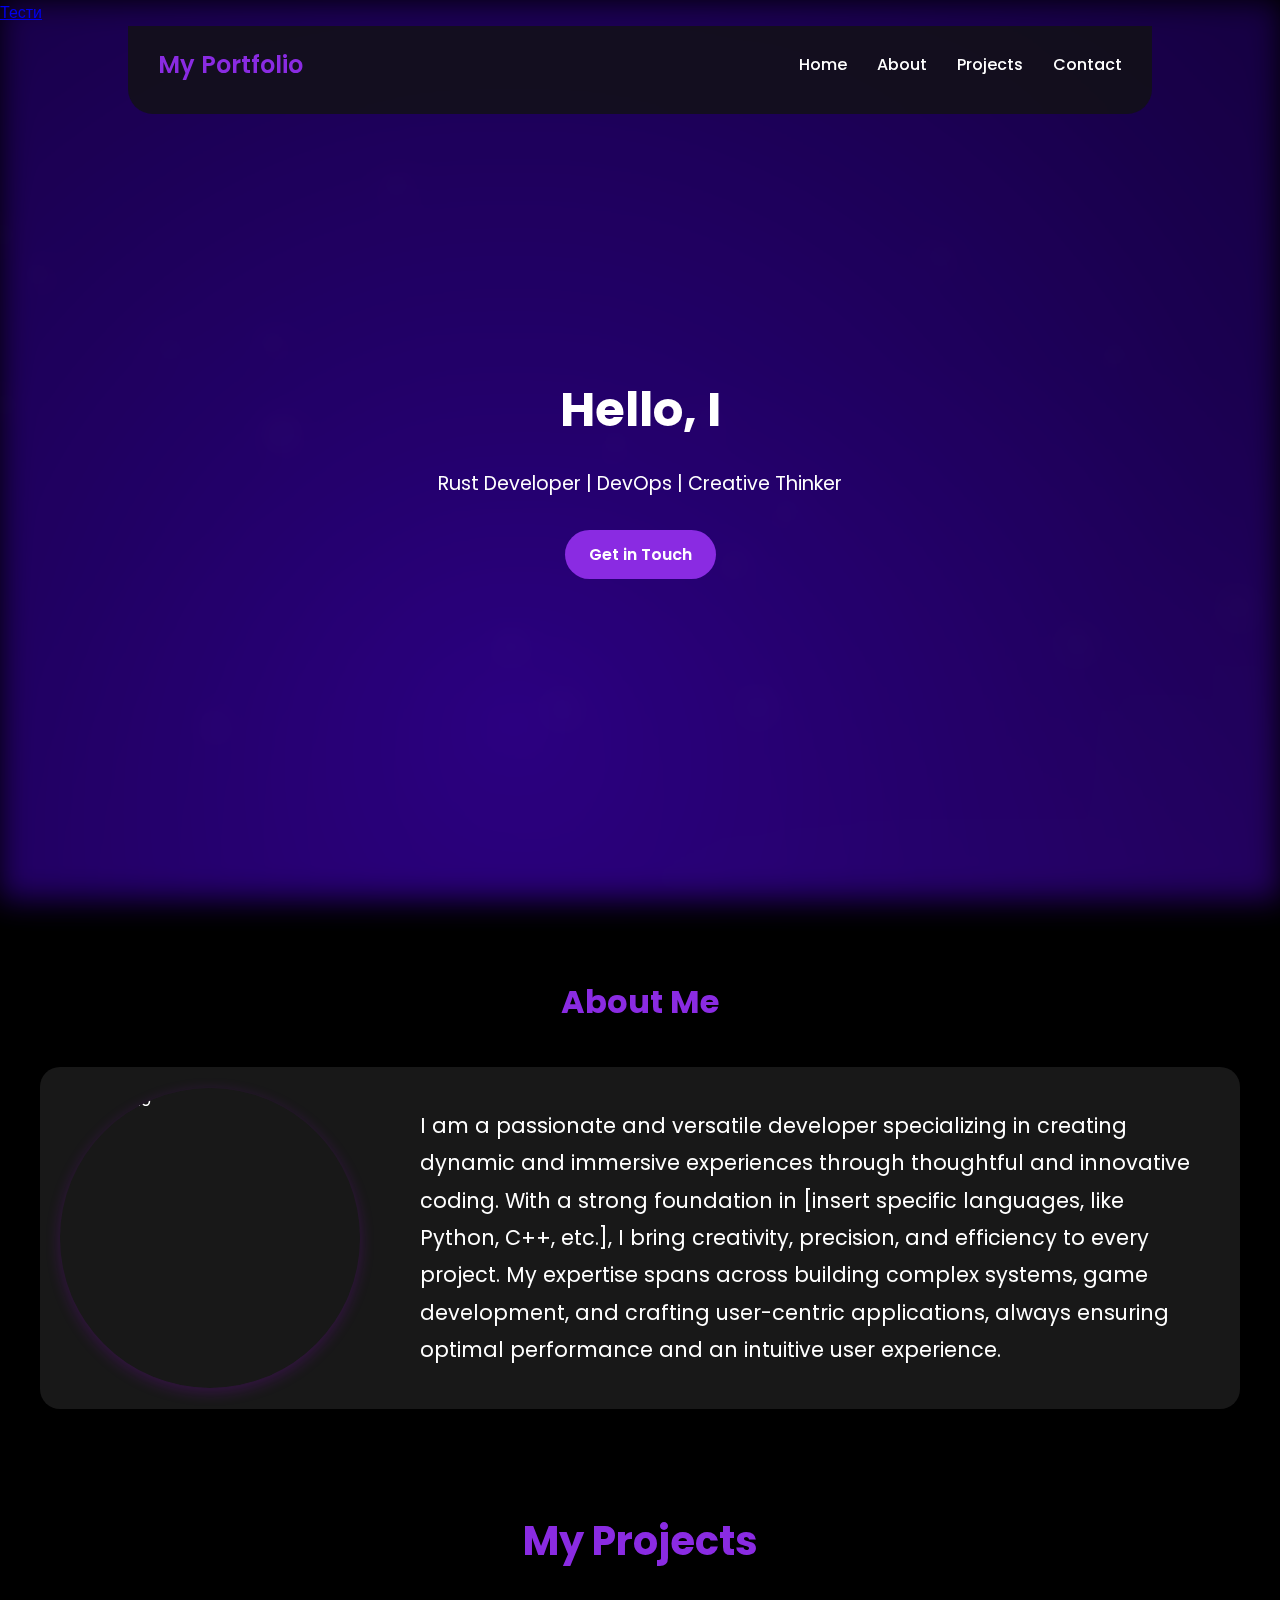
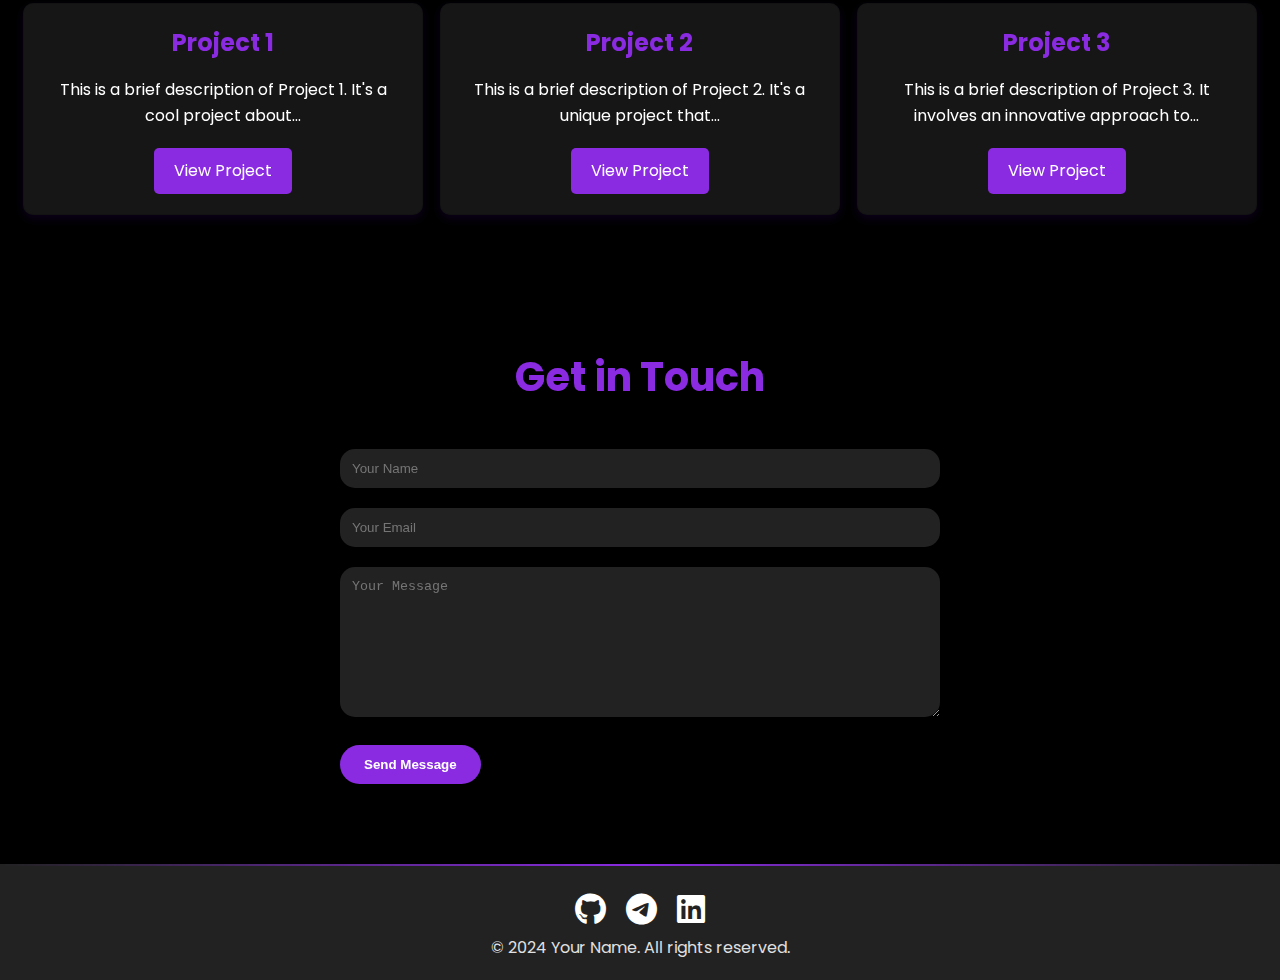
==== commit 080e089b: "Update index.html" ====
--- a/index.html
+++ b/index.html
@@ -6,6 +6,7 @@
     <title>My Portfolio</title>
     <link rel="stylesheet" href="styles.css">
     <link rel="stylesheet" href="https://cdnjs.cloudflare.com/ajax/libs/font-awesome/6.4.0/css/all.min.css">
+    <a href="quiz/main.html">Тести </a> <br>
 </head>
 <body>
 
--- a/styles.css
+++ b/styles.css
@@ -21,12 +21,10 @@
     color: var(--text-color);
     margin: 0;
     padding: 0;
-    overflow-x: hidden; /* Ensures no horizontal scrolling */
-    background-color: #1a1a1a; /* Dark base color */
-}
-
+    overflow-x: hidden;
+    background-color: #1a1a1a;
+}
 /*-------------------------------------------------------------------------ANIM 1-------------------------------------------------------------------------*/
-
 
 /*#modern-morph {*/
 /*    position: fixed;*/
@@ -60,7 +58,6 @@
 
 
 /*-------------------------------------------------------------------------ANIM 2-------------------------------------------------------------------------*/
-
 
 @keyframes shimmerMatter {
   0%, 100% {
@@ -122,51 +119,11 @@
 
 /*-------------------------------------------------------------------------*ANIM 2-------------------------------------------------------------------------**/
 
-/*-------------------------------------------------------------------------*ANIM3-------------------------------------------------------------------------**/
-/*.bg-container {*/
-/*  position: fixed;*/
-/*  top: 0;*/
-/*  left: 0;*/
-/*  width: 100vw;*/
-/*  height: 100vh;*/
-/*  overflow: hidden;*/
-/*  z-index: -1;*/
-/*  filter: blur(20px);*/
-/*}*/
-
-/*.amorphous-blob {*/
-/*  position: absolute;*/
-/*  border-radius: 50%;*/
-/*  opacity: 0.5;*/
-/*  background: radial-gradient(circle at center, rgb(138, 43, 226), rgba(75, 0, 130, 0.2));*/
-/*  animation: float 20s infinite ease-in-out;*/
-/*}*/
-
-/*@keyframes float {*/
-/*  0%, 100% { transform: translate(0, 0) scale(1); }*/
-/*  25% { transform: translate(50px, -30px) scale(1.1); }*/
-/*  50% { transform: translate(-20px, 40px) scale(0.9); }*/
-/*  75% { transform: translate(30px, -50px) scale(1.05); }*/
-/*}*/
-
-/*!* Blob variations *!*/
-/*.blob1 { width: 150px; height: 150px; left: 10%; top: 20%; animation-delay: -2s; }*/
-/*.blob2 { width: 100px; height: 100px; left: 30%; top: 50%; animation-delay: -5s; }*/
-/*.blob3 { width: 200px; height: 200px; left: 50%; top: 30%; animation-delay: -8s; }*/
-/*.blob4 { width: 120px; height: 120px; left: 70%; top: 60%; animation-delay: -3s; }*/
-/*.blob5 { width: 180px; height: 180px; left: 80%; top: 10%; animation-delay: -6s; }*/
-/*-------------------------------------------------------------------------*ANIM3-------------------------------------------------------------------------**/
-
-
-
-
-
-#particles-js {
-    position: fixed;
-    width: 100%;
-    height: 100%;
-    z-index: -1;
-}
+/*-------------------------------------------------------------------------ANIM 3-------------------------------------------------------------------------*/
+
+
+/*-------------------------------------------------------------------------ANIM 3-------------------------------------------------------------------------*/
+
 
 .container {
     max-width: 1200px;
@@ -178,15 +135,20 @@
     background-color: rgba(17, 17, 17, 0.8);
     backdrop-filter: blur(10px);
     position: fixed;
-    width: 100%;
+    width: 80%;
+    left: 50%;
+    transform: translateX(-50%);
     z-index: 1000;
+    border-bottom-left-radius: 25px;
+    border-bottom-right-radius: 25px;
+    padding-bottom: 10px;
 }
 
 nav {
     display: flex;
     justify-content: space-between;
     align-items: center;
-    padding: 20px;
+    padding: 20px 30px;
 }
 
 .logo {
@@ -217,15 +179,6 @@
 
 .burger {
     display: none;
-    cursor: pointer;
-}
-
-.burger div {
-    width: 25px;
-    height: 3px;
-    background-color: var(--text-color);
-    margin: 5px;
-    transition: all 0.3s ease;
 }
 
 .hero {
@@ -238,17 +191,6 @@
     padding: 0 20px;
     position: relative;
     overflow: hidden;
-}
-
-
-
-@keyframes rotate {
-    0% {
-        transform: rotate(0deg);
-    }
-    100% {
-        transform: rotate(360deg);
-    }
 }
 
 .hero h1 {
@@ -304,8 +246,6 @@
     position: relative;
 }
 
-
-
 h2 {
     font-size: 2.5rem;
     margin-bottom: 40px;
@@ -331,10 +271,10 @@
     max-width: 1200px;
     margin: 0 auto;
     padding: 20px;
-    background-color: rgba(34, 34, 34, 0.7); /* Semi-transparent background */
-    border-radius: 20px; /* Rounded corners */
-    backdrop-filter: blur(8px); /* Blur effect */
-    box-shadow: 0 4px 15px rgba(0, 0, 0, 0.5); /* Shadow for better visibility */
+    background-color: rgba(34, 34, 34, 0.7);
+    border-radius: 20px;
+    backdrop-filter: blur(8px);
+    box-shadow: 0 4px 15px rgba(0, 0, 0, 0.5);
     transition: all 0.4s ease;
 }
 
@@ -354,28 +294,6 @@
     color: var(--text-color);
     margin: 0;
     padding: 20px;
-}
-
-/*.about-content p:hover {*/
-/*    border-color: var(--primary-color);*/
-/*    box-shadow: 0 0 20px rgba(138, 43, 226, 0.6);*/
-/*    transform: scale(1.05);*/
-/*}*/
-
-@media screen and (max-width: 768px) {
-    .about-content {
-        flex-direction: column;
-        text-align: center;
-    }
-
-    .profile-image {
-        margin-right: 0;
-        margin-bottom: 20px;
-    }
-
-    .about-content p {
-        margin-bottom: 20px;
-    }
 }
 
 .projects-section {
@@ -505,6 +423,7 @@
     height: 2px;
     background: linear-gradient(to right, transparent, var(--primary-color), transparent);
 }
+
 .social-icons {
     display: flex;
     justify-content: center;
@@ -522,85 +441,149 @@
     transform: scale(1.2);
 }
 
+/* Mobile styles */
 @media screen and (max-width: 768px) {
-    .nav-links {
-        position: fixed;
-        right: 0px;
-        height: 100vh;
-        top: 0;
-        background-color: rgba(17, 17, 17, 0.95);
-        backdrop-filter: blur(10px);
-        display: flex;
+    header {
+        width: 100%;
+        left: 0;
+        transform: none;
+        border-radius: 0;
+        padding-bottom: 0;
+    }
+
+    nav {
         flex-direction: column;
         align-items: center;
-        width: 50%;
-        transform: translateX(100%);
-        transition: transform 0.5s ease-in;
+        padding: 15px;
+    }
+
+    .logo {
+        margin-bottom: 10px;
+    }
+
+    .nav-links {
+        flex-direction: row;
         justify-content: center;
+        width: 100%;
     }
 
     .nav-links li {
-        opacity: 0;
-        margin: 20px 0;
+        margin: 0 10px;
     }
 
     .burger {
+        display: none;
+    }
+
+    .about-content {
+        flex-direction: column;
+        text-align: center;
+    }
+
+    .profile-image {
+        margin-right: 0;
+        margin-bottom: 20px;
+    }
+
+    .contact form {
+        width: 90%;
+        max-width: 400px;
+    }
+
+    .submit-button {
         display: block;
-    }
-
-    .nav-active {
-        transform: translateX(0%);
-    }
-
-    @keyframes navLinkFade {
-        from {
-            opacity: 0;
-            transform: translateX(50px);
-        }
-        to {
-            opacity: 1;
-            transform: translateX(0px);
-        }
-    }
-
-    .toggle .line1 {
-        transform: rotate(-45deg) translate(-5px, 6px);
-    }
-
-    .toggle .line2 {
-        opacity: 0;
-    }
-
-    .toggle .line3 {
-        transform: rotate(45deg) translate(-5px, -6px);
-    }
-}
-
-.fade-in {
-    opacity: 0;
-    transition: opacity 250ms ease-in;
-}
-
-.fade-in.appear {
-    opacity: 1;
-}
-
-.from-left {
-    transform: translateX(-50%);
-}
-
-.from-right {
-    transform: translateX(50%);
-}
-
-.from-left,
-.from-right {
-    transition: opacity 250ms ease-in, transform 400ms ease-in;
-    opacity: 0;
-}
-
-.from-left.appear,
-.from-right.appear {
-    transform: translateX(0);
-    opacity: 1;
-}
+        margin: 0 auto;
+        width: fit-content;
+    }
+}
+
+/* Chaotic background animation styles */
+body {
+    background-color: #000000;
+}
+
+.chaotic-bg {
+    position: fixed;
+    top: 50%;
+    left: 50%;
+    transform: translate(-50%, -50%);
+    width: 80vw;
+    height: 80vh;
+    overflow: hidden;
+    z-index: -1;
+}
+
+.liquid-layer {
+    position: absolute;
+    top: -50%;
+    left: -50%;
+    width: 200%;
+    height: 200%;
+    opacity: 0.7;
+    filter: blur(30px);
+    mix-blend-mode: screen;
+}
+
+.layer1 {
+    background: linear-gradient(45deg, #8a2be2, #4b0082, #9400d3, #800080);
+    animation: move 20s ease-in-out infinite alternate;
+}
+
+.layer2 {
+    background: linear-gradient(-45deg, #9400d3, #4b0082, #8a2be2, #800080);
+    animation: move 15s ease-in-out infinite alternate-reverse;
+}
+
+.layer3 {
+    background: radial-gradient(circle at center, #8a2be2, #4b0082, #9400d3, transparent);
+    animation: pulse 10s ease-in-out infinite;
+}
+
+@keyframes move {
+    0%, 100% {
+        transform: translate(-10%, -10%) rotate(0deg) scale(1);
+    }
+    25% {
+        transform: translate(5%, 15%) rotate(45deg) scale(1.1);
+    }
+    50% {
+        transform: translate(10%, -5%) rotate(-45deg) scale(0.9);
+    }
+    75% {
+        transform: translate(-15%, 10%) rotate(25deg) scale(1.05);
+    }
+}
+
+@keyframes pulse {
+    0%, 100% {
+        opacity: 0.5;
+        transform: scale(1);
+    }
+    50% {
+        opacity: 0.8;
+        transform: scale(1.1);
+    }
+}
+
+.glow {
+    position: fixed;
+    top: 50%;
+    left: 50%;
+    transform: translate(-50%, -50%);
+    width: 85vw;
+    height: 85vh;
+    background: radial-gradient(circle at center, rgba(138, 43, 226, 0.2) 0%, transparent 70%);
+    z-index: -2;
+    animation: glow-pulse 8s ease-in-out infinite alternate;
+}
+
+@keyframes glow-pulse {
+    0%, 100% {
+        opacity: 0.3;
+        transform: translate(-50%, -50%) scale(1);
+    }
+    50% {
+        opacity: 0.6;
+        transform: translate(-50%, -50%) scale(1.1);
+    }
+}
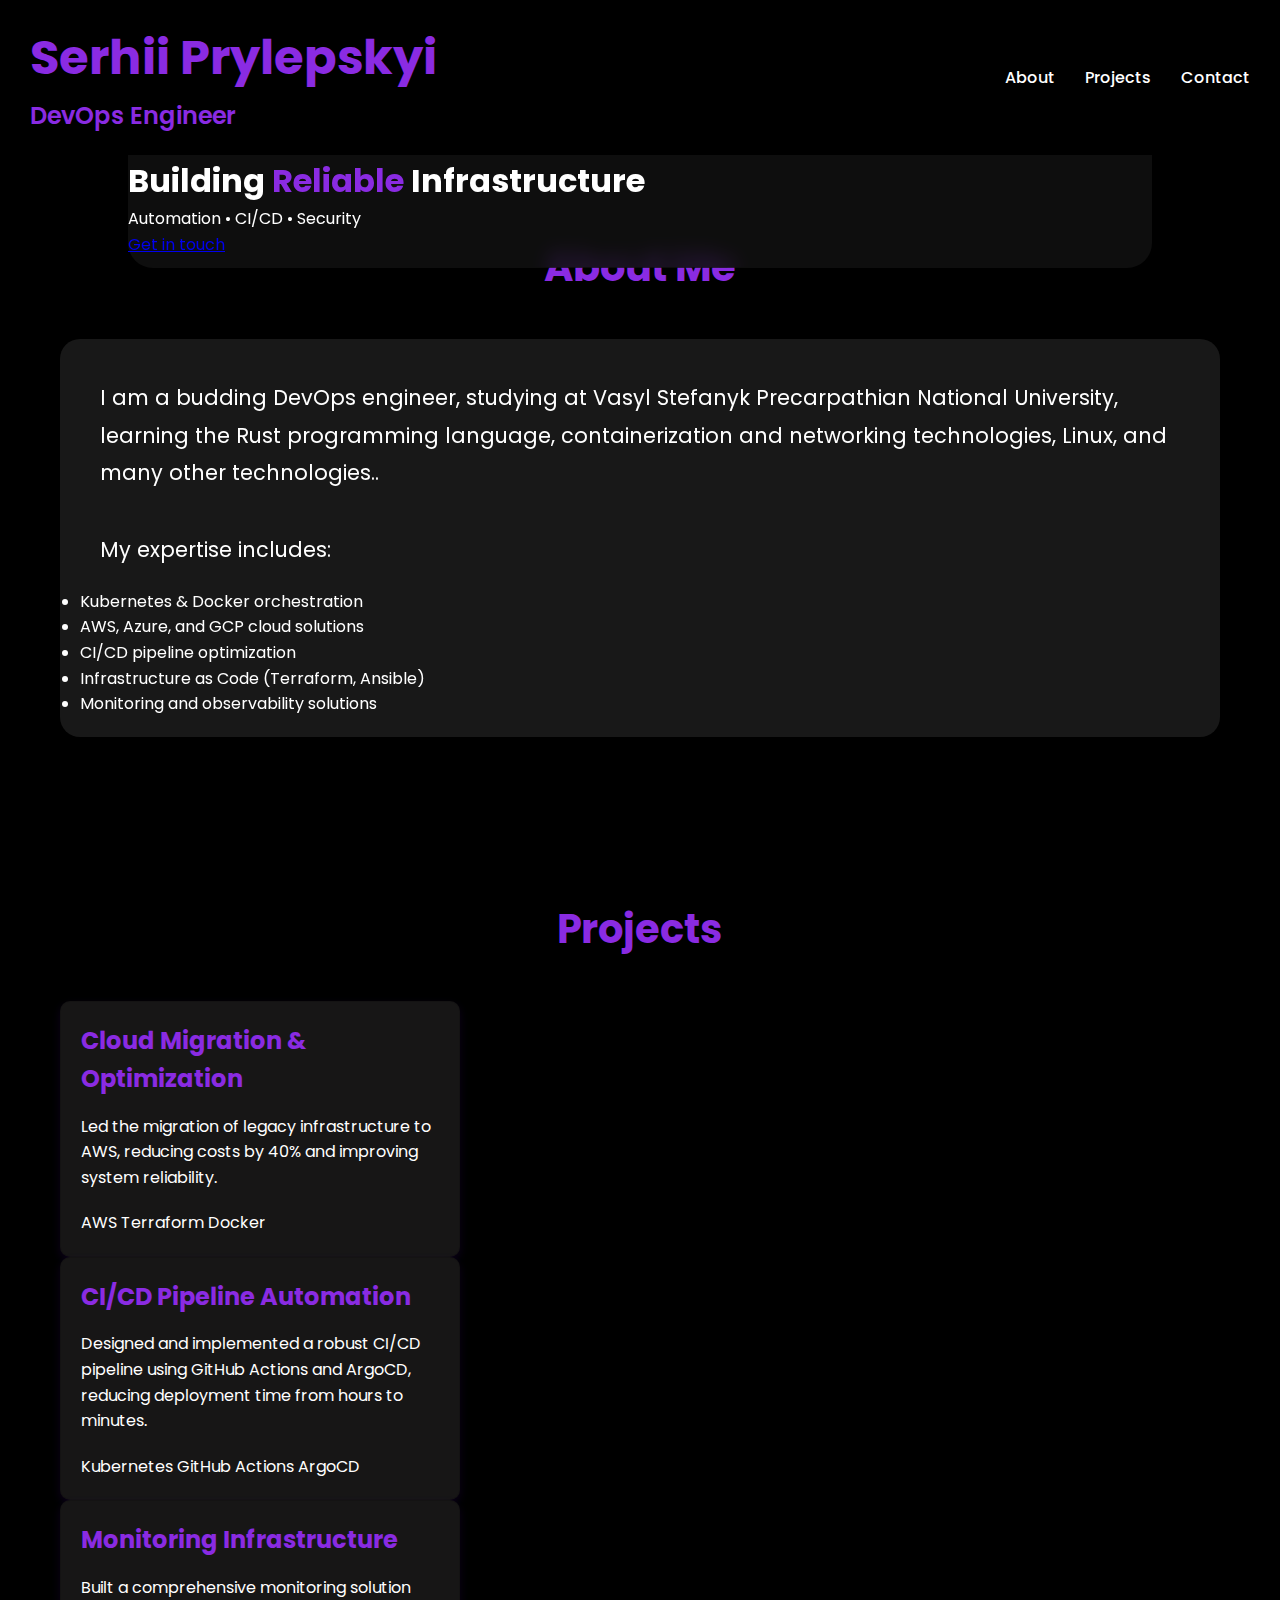
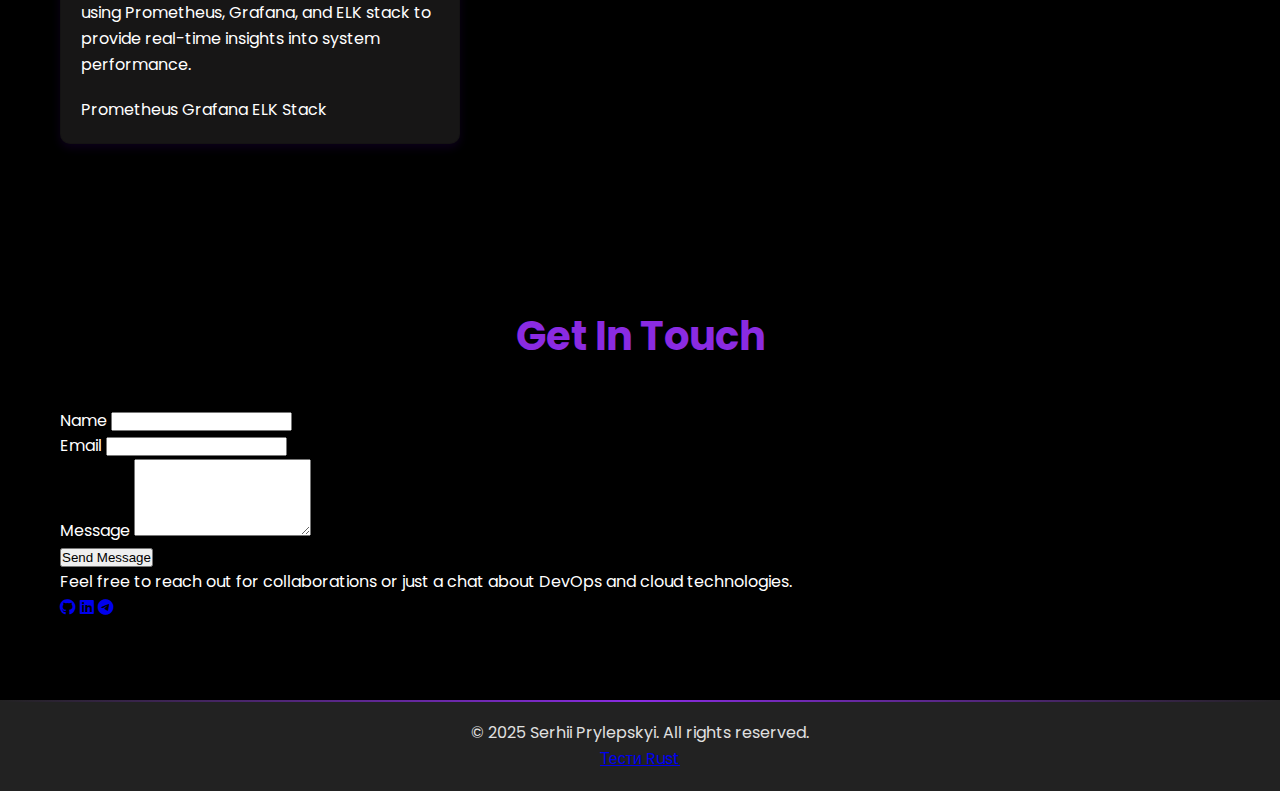
==== commit 79e04a64: "Redesign 16.03.25" ====
--- a/index.html
+++ b/index.html
@@ -3,104 +3,127 @@
 <head>
     <meta charset="UTF-8">
     <meta name="viewport" content="width=device-width, initial-scale=1.0">
-    <title>My Portfolio</title>
+    <title>DevOps Engineer Portfolio</title>
     <link rel="stylesheet" href="styles.css">
     <link rel="stylesheet" href="https://cdnjs.cloudflare.com/ajax/libs/font-awesome/6.4.0/css/all.min.css">
-    <a href="quiz/main.html">Тести </a> <br>
 </head>
 <body>
-
-<!---------------------------------------------------------------------------*ANIM1-------------------------------------------------------------------------*-->
-<!--    <div id="modern-morph"></div>-->
-<!---------------------------------------------------------------------------*ANIM1-------------------------------------------------------------------------*-->
-
-<!---------------------------------------------------------------------------*ANIM2-------------------------------------------------------------------------*-->
-<div class="shimmer-matter-bg"></div>
-<!---------------------------------------------------------------------------*ANIM2-------------------------------------------------------------------------*-->
-
-<!---------------------------------------------------------------------------*ANIM3-------------------------------------------------------------------------*-->
-
-<!---------------------------------------------------------------------------*ANIM3-------------------------------------------------------------------------*-->
+    <nav>
+        <div class="logo">
+            <h1>Serhii Prylepskyi</h1>
+            <p>DevOps Engineer</p>
+        </div>
+        <ul class="nav-links">
+            <li><a href="#about">About</a></li>
+            <li><a href="#projects">Projects</a></li>
+            <li><a href="#contact">Contact</a></li>
+        </ul>
+    </nav>
 
     <header>
-        <nav>
-            <div class="logo">My Portfolio</div>
-            <ul class="nav-links">
-                <li><a href="#home">Home</a></li>
-                <li><a href="#about">About</a></li>
-                <li><a href="#projects">Projects</a></li>
-                <li><a href="#contact">Contact</a></li>
-            </ul>
-            <div class="burger">
-                <div class="line1"></div>
-                <div class="line2"></div>
-                <div class="line3"></div>
-            </div>
-        </nav>
+        <div class="header-content fade-in">
+            <h1>Building <span class="highlight">Reliable</span> Infrastructure</h1>
+            <p>Automation • CI/CD • Security</p>
+            <a href="#contact" class="btn">Get in touch</a>
+        </div>
     </header>
 
-    <main>
-        <section id="home" class="hero">
-            <h1>Hello, I'm <span class="highlight">Name</span></h1>
-            <p>Rust Developer | DevOps | Creative Thinker</p>
-            <a href="#contact" class="cta-button">Get in Touch</a>
-        </section>
-
-        <section id="about" class="about">
+    <section id="about" class="slide-in">
+        <div class="container">
             <h2>About Me</h2>
             <div class="about-content">
-                <img src="/api/placeholder/300/300" alt="My photo" class="profile-image">
-                <p>
-                    I am a passionate and versatile developer specializing in creating dynamic and immersive experiences through thoughtful and innovative coding.
-                    With a strong foundation in [insert specific languages, like Python, C++, etc.],
-                    I bring creativity, precision, and efficiency to every project.
-                    My expertise spans across building complex systems, game development, and crafting user-centric applications, always ensuring optimal performance and an intuitive user experience.</p>
+                <div class="about-image">
+                    <div class="image-placeholder"></div>
+                </div>
+                <div class="about-text">
+                    <p>I am a budding DevOps engineer, studying at Vasyl Stefanyk Precarpathian National University, learning the Rust programming language, containerization and networking technologies, Linux, and many other technologies..</p>
+                    <p>My expertise includes:</p>
+                    <ul>
+                        <li>Kubernetes & Docker orchestration</li>
+                        <li>AWS, Azure, and GCP cloud solutions</li>
+                        <li>CI/CD pipeline optimization</li>
+                        <li>Infrastructure as Code (Terraform, Ansible)</li>
+                        <li>Monitoring and observability solutions</li>
+                    </ul>
+                </div>
             </div>
-        </section>
+        </div>
+    </section>
 
-        <div class="projects-section">
-    <h2>My Projects</h2>
-    <div class="projects-container">
-        <div class="project-card">
-            <h3>Project 1</h3>
-            <p>This is a brief description of Project 1. It's a cool project about...</p>
-            <a href="#" class="project-btn">View Project</a>
+    <section id="projects" class="slide-in">
+        <div class="container">
+            <h2>Projects</h2>
+            <div class="projects-grid">
+                <div class="project-card">
+                    <h3>Cloud Migration & Optimization</h3>
+                    <p>Led the migration of legacy infrastructure to AWS, reducing costs by 40% and improving system reliability.</p>
+                    <div class="tech-stack">
+                        <span>AWS</span>
+                        <span>Terraform</span>
+                        <span>Docker</span>
+                    </div>
+                </div>
+                <div class="project-card">
+                    <h3>CI/CD Pipeline Automation</h3>
+                    <p>Designed and implemented a robust CI/CD pipeline using GitHub Actions and ArgoCD, reducing deployment time from hours to minutes.</p>
+                    <div class="tech-stack">
+                        <span>Kubernetes</span>
+                        <span>GitHub Actions</span>
+                        <span>ArgoCD</span>
+                    </div>
+                </div>
+                <div class="project-card">
+                    <h3>Monitoring Infrastructure</h3>
+                    <p>Built a comprehensive monitoring solution using Prometheus, Grafana, and ELK stack to provide real-time insights into system performance.</p>
+                    <div class="tech-stack">
+                        <span>Prometheus</span>
+                        <span>Grafana</span>
+                        <span>ELK Stack</span>
+                    </div>
+                </div>
+            </div>
         </div>
-        <div class="project-card">
-            <h3>Project 2</h3>
-            <p>This is a brief description of Project 2. It's a unique project that...</p>
-            <a href="#" class="project-btn">View Project</a>
+    </section>
+
+    <section id="contact" class="slide-in">
+        <div class="container">
+            <h2>Get In Touch</h2>
+<div class="contact-form">
+    <form action="https://formspree.io/f/xanenjog" method="POST">
+        <div class="form-group">
+            <label for="name">Name</label>
+            <input type="text" id="name" name="name" required>
         </div>
-        <div class="project-card">
-            <h3>Project 3</h3>
-            <p>This is a brief description of Project 3. It involves an innovative approach to...</p>
-            <a href="#" class="project-btn">View Project</a>
+        <div class="form-group">
+            <label for="email">Email</label>
+            <input type="email" id="email" name="email" required>
         </div>
-        <!-- Add more project cards as needed -->
-    </div>
+        <div class="form-group">
+            <label for="message">Message</label>
+            <textarea id="message" name="message" rows="5" required></textarea>
+        </div>
+        <button type="submit" class="btn">Send Message</button>
+    </form>
 </div>
-
-        <section id="contact" class="contact">
-            <h2>Get in Touch</h2>
-            <form id="contact-form">
-                <input type="text" name="name" placeholder="Your Name" required>
-                <input type="email" name="email" placeholder="Your Email" required>
-                <textarea name="message" placeholder="Your Message" required></textarea>
-                <button type="submit" class="submit-button">Send Message</button>
-            </form>
-        </section>
-    </main>
+                <div class="contact-info">
+                    <p>Feel free to reach out for collaborations or just a chat about DevOps and cloud technologies.</p>
+                    <div class="social-links">
+                        <a href="https://github.com/Abendgast" target="_blank"><i class="fab fa-github"></i></a>
+                        <a href="https://linkedin.com/in/Abendgast" target="_blank"><i class="fab fa-linkedin"></i></a>
+                        <a href="https://t.me/Abendgast" target="_blank"><i class="fab fa-telegram"></i></a>
+                    </div>
+                </div>
+            </div>
+        </div>
+    </section>
 
     <footer>
-    <div class="social-icons">
-        <a href="https://github.com/Abendgast" target="_blank"><i class="fab fa-github"></i></a>
-        <a href="https://web.telegram.org/k/#@Abendgast" target="_blank"><i class="fab fa-telegram"></i></a>
-        <a href="https://www.linkedin.com/in/ваш-профиль/" target="_blank"><i class="fab fa-linkedin"></i></a>
-    </div>
-        <p>&copy; 2024 Your Name. All rights reserved.</p>
+        <div class="container">
+            <p>&copy; 2025 Serhii Prylepskyi. All rights reserved.</p>
+            <a href="quiz/main.html">Тести Rust</a> <br>
+        </div>
     </footer>
 
-    <script src="https://cdnjs.cloudflare.com/ajax/libs/particles.js/2.0.0/particles.min.js"></script>
     <script src="script.js"></script>
 </body>
 </html>
